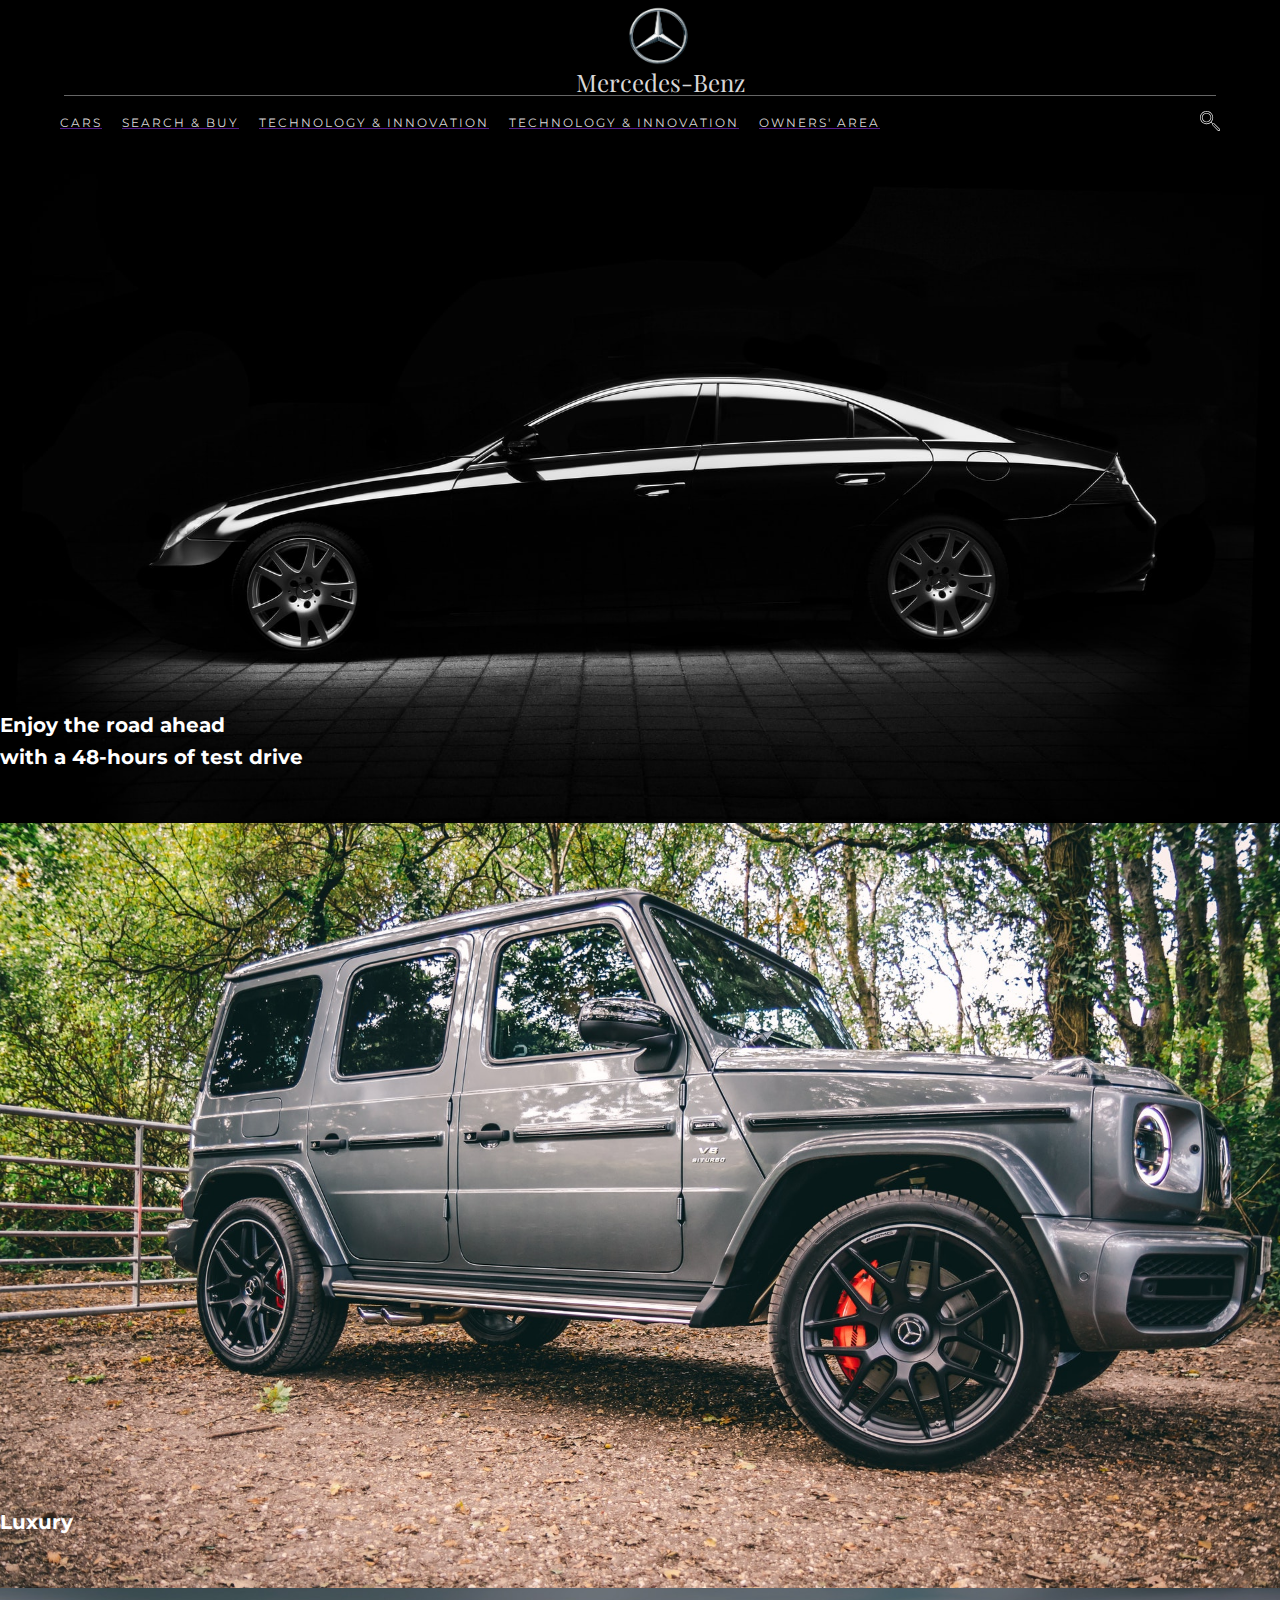
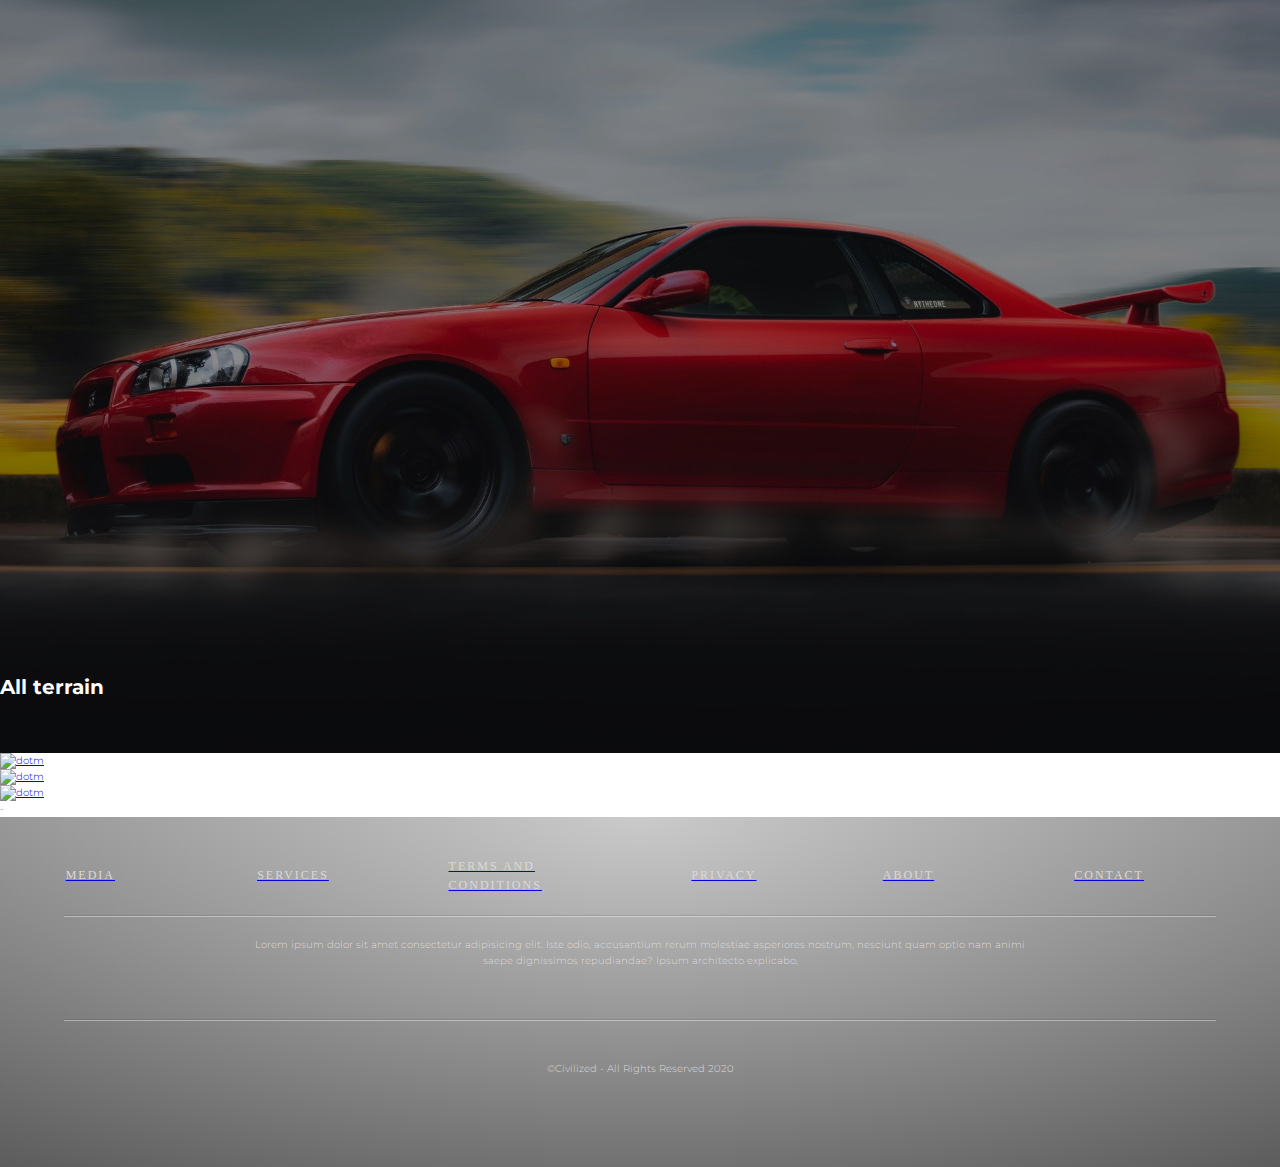
==== hero.html @ 0015c7ee "commit" ====
<!DOCTYPE html>
<html lang="en">
  <head>
    <!-- Required meta tags -->
    <meta charset="utf-8" />
    <meta
      name="viewport"
      content="width=device-width, initial-scale=1, shrink-to-fit=no"
    />
    <script src="/js/app.js" defer></script>

    <!-- Bootstrap CSS -->
    <link
      rel="stylesheet"
      href="https://stackpath.bootstrapcdn.com/bootstrap/4.5.0/css/bootstrap.min.css"
      integrity="sha384-9aIt2nRpC12Uk9gS9baDl411NQApFmC26EwAOH8WgZl5MYYxFfc+NcPb1dKGj7Sk"
      crossorigin="anonymous"
    />
    <link
      href="https://fonts.googleapis.com/css2?family=Montserrat:ital,wght@0,100;0,200;0,300;0,400;0,500;0,600;0,700;0,900;1,100;1,200;1,300;1,500;1,600;1,700&display=swap"
      rel="stylesheet"
    />
    <link rel="stylesheet" href="/css/hero.css" />
    <link rel="shortcut icon" type="image/png" href="css/img/logo/crop.png" />

    <title>Mercedes-Benz</title>
  </head>
  <body>
    <header id="myCarousel"
      class="carousel slide carousel-fade"
      data-ride="carousel"
    >

    <nav>
      <div class="logo-area">
        <!-- <img
          src="/css/img/logo/mercedes-benz-png-transparent-images-171924-404698.png"
          alt="mercedes-benz logo"
          class="logo"
        /> -->
        <img
        src="/css/img/logo/logox.png"
        alt="mercedes-benz logo"
        class="logo"
      />
        <h6>Mercedes-Benz</h6>
      </div>
      <hr />
      <div class="logo-sub">
        <ul class="nav-links">
          <a href=""><li>Cars</li></a>
          <a href=""><li>Search & Buy</li></a>
          <a href=""><li>Technology & Innovation</li></a>
          <a href=""><li>Technology & Innovation</li></a>
          <a href=""><li>Owners' Area</li></a>
        </ul>
        <div class="nav-icons">
          <svg class="icon-box-x">
            <use xlink:href="/css/img/sprite.svg#icon-magnifying-glass"></use>
          </svg>
          <!-- <svg class="icon-box-x">
            <use xlink:href="/css/img/sprite.svg#icon-user"></use>
          </svg>
          <svg class="icon-box-x">
            <use xlink:href="/css/img/sprite.svg#icon-envelope"></use>
          </svg>

          <svg class="icon-box-x">
            <use xlink:href="/css/img/sprite.svg#icon-cart1"></use>
          </svg> -->
        </div>
      </div>
    </nav>

      <!-- <a href="/#.html#zz"><button class="banner-btn">EXPLORE</button></a> -->
      <ol class="carousel-indicators">
        <li data-target="#myCarousel" data-slide-to="0" class="active"></li>
        <li data-target="#myCarousel" data-slide-to="1"></li>
        <li data-target="#myCarousel" data-slide-to="2"></li>
      </ol>
      <div class="carousel-inner">
        <div
          class="carousel-item active"
          data-interval="2000"
          style="background-image: url('/css/img/bg1.jpg');"
        >
          <div class="container">
            <h1>
              Enjoy the road ahead <br />
              with a 48-hours of test drive
            </h1>
            <p></p>
           
          </div>
        </div>
        <div
          class="carousel-item"
          data-interval="1000"
          style="background-image: url('/css/img/3.jpg');"
        >
          <div class="container">
            <h1>Luxury</h1>
            <!-- <a href="#" class="btn btn-lg btn-primary">Book Now</a> -->
          </div>
        </div>
        <div
          class="carousel-item"
          data-interval="500"
          style="background-image: url('/css/img/1.jpg');"
        >
          <div class="container">
            <h1>All terrain</h1>
            <p></p>
            <!-- <a href="#" class="btn btn-lg btn-primary">Book Now</a> -->
          </div>
        </div>
      </div>
      <!-- <a href="#myCarousel"
        class="carousel-control-prev"
        role="button"
        data-slide="prev"
      >
        <span class="sr-only">Previous</span>
        <span class="carousel-control-prev-icon" arial-hidden="true"></span>
      </a>
      <a
        href="#myCarousel"
        class="carousel-control-next"
        role="button"
        data-slide="next"
      >
        <span class="sr-only">Previous</span>
        <span class="carousel-control-next-icon" arial-hidden="true"></span>
      </a> -->
    </header>
    <div class="image-container">
      <a class="dotm" href="#">
        <img
          src="http://s14.directupload.net/images/111129/44ga9qid.png"
          alt="dotm"
          title="dotm"
          class="dotm-overlay"
        />
      </a>
    </div>
    <div class="image-container">
      <a class="dotm" href="#">
        <img
          src="http://s14.directupload.net/images/111129/44ga9qid.png"
          alt="dotm"
          title="dotm"
          class="dotm-overlay"
        />
      </a>
    </div>
    <div class="image-container">
      <a class="dotm" href="#">
        <img
          src="http://s14.directupload.net/images/111129/44ga9qid.png"
          alt="dotm"
          title="dotm"
          class="dotm-overlay"
        />
      </a>
    </div>
    -

    <footer>
      <ul class="nav-footer">
        <a href="#"><li>media</li></a>
        <a href="#"><li>services</li></a>
        <a href="#"><li>Terms and Conditions</li></a>
        <a href="footer-logo">
          <img src="/img/logo/logo-small-3.png" alt="" />
        </a>
        <a href="#"><li>privacy</li></a>
        <a href="#"><li>about</li></a>
        <a href="#"><li>Contact</li></a>
      </ul>
      <hr />
      <ul class="nav-footer-1">
        <p>
          Lorem ipsum dolor sit amet consectetur adipisicing elit. Iste odio,
          accusantium rerum molestiae asperiores nostrum, nesciunt quam optio
          nam animi saepe dignissimos repudiandae? Ipsum architecto explicabo,
        </p>
        <hr />
        <p id="copy">©Civilized - All Rights Reserved 2020</p>
      </ul>
    </footer>

    <!-- Optional JavaScript -->
    <!-- jQuery first, then Popper.js, then Bootstrap JS -->
    <script
      src="https://code.jquery.com/jquery-3.5.1.slim.min.js"
      integrity="sha384-DfXdz2htPH0lsSSs5nCTpuj/zy4C+OGpamoFVy38MVBnE+IbbVYUew+OrCXaRkfj"
      crossorigin="anonymous"
    ></script>
    <script
      src="https://cdn.jsdelivr.net/npm/popper.js@1.16.0/dist/umd/popper.min.js"
      integrity="sha384-Q6E9RHvbIyZFJoft+2mJbHaEWldlvI9IOYy5n3zV9zzTtmI3UksdQRVvoxMfooAo"
      crossorigin="anonymous"
    ></script>
    <script
      src="https://stackpath.bootstrapcdn.com/bootstrap/4.5.0/js/bootstrap.min.js"
      integrity="sha384-OgVRvuATP1z7JjHLkuOU7Xw704+h835Lr+6QL9UvYjZE3Ipu6Tp75j7Bh/kR0JKI"
      crossorigin="anonymous"
    ></script>
  </body>
</html>
---- css/hero.css ----
@import url("https://use.typekit.net/aaa4ajt.css");
@import url("/css/style.css");
:root {
  --section-rotate: 9vw;
}

::-moz-selection {
  background-color: #55c57a;
  color: #fff;
}

::selection {
  background-color: #55c57a;
  color: #fff;
}

*,
*::before,
*::after {
  margin: 0;
  padding: 0;
  -webkit-box-sizing: inherit;
  box-sizing: inherit;
}

html {
  font-size: 62.5%;
  -webkit-box-sizing: border-box;
  box-sizing: border-box;
}

body {
  background-color: #fff;
  line-height: 1.6;
  font-weight: 300;
  font-family: "Montserrat", sans-serif;
  color: #777;
  margin: 0 auto;
}

/******************************* Carousel-item  *********************************/
header {
  position: relative;
}

.carousel-indicators li {
  width: 60px;
  background-color: #57cdf5;
}

.carousel-item {
  height: 85vh;
  width: 100vw;
  background-color: black;
  color: #fff;
  position: relative;
  background-position: center;
  background-size: cover;
}

.container {
  position: absolute;
  bottom: 0;
  left: 0;
  right: 0;
  padding-bottom: 5rem;
  cursor: pointer;
}

.overlay-image {
  position: absolute;
  bottom: 0;
  left: 0;
  right: 0;
  top: 0;
  opacity: 0.5;
  background-position: center;
  background-size: cover;
}

.dotm {
  display: block;
  background: url(https://media.giphy.com/media/5l3lJzA8zVMqc/giphy.gif) no-repeat;
  /* change with the image URL */
  background-size: cover;
}

.dotm-overlay {
  background: url(http://s14.directupload.net/images/111129/44ga9qid.png);
  width: 100%;
  height: 70vh;
  /*height of the image*/
}

/*----------------------------------------*/
/*REUSABLE COMPONENTS*/
/*----------------------------------------*/
.row {
  max-width: 144rem;
  margin: 0 auto;
}

section {
  padding: 80px 0px;
}

.box {
  padding: 1%;
}

/*----------------------------------------*/
/*---------PARAGRAPHS------------------------*/
/*----------------------------------------*/
.ma-bt-md {
  margin-bottom: 3rem;
}

.ma-bt-lg {
  margin-bottom: 3.5rem;
}

.right {
  text-align: right;
}

.line {
  margin: 6rem 0;
  width: 100%;
  height: 1px;
  background-color: #e0e0e0;
}

/****************************************************************/
/**************************   Headings **************************/
/****************************************************************/
.heading-secondary {
  font-size: 2.25rem;
  font-family: "monument extended";
  text-transform: uppercase;
  font-weight: 500;
  color: #fff;
  letter-spacing: 0.1rem;
  line-height: 1.6;
  display: inline-block;
  margin-bottom: 1.5rem;
}

.heading-primary,
.heading-tertiary {
  color: #fff;
  text-transform: uppercase;
  font-weight: 300;
  letter-spacing: 2px;
  margin-bottom: 2rem;
}

.heading-primary span,
.heading-tertiary span {
  padding: 1rem 1.5rem;
  line-height: 1;
}

#color {
  color: #000;
}

.heading-primary {
  font-size: 3rem;
  font-family: "monument extended";
  text-align: center;
  margin: 0 auto;
}

#text-align {
  text-align: start;
}

.heading-tertiary {
  font-size: 1.75rem;
  text-align: center;
  font-family: "monument extended";
}

.btn,
.btn:link,
.btn:visited {
  font-size: 1.6rem;
  padding: 1.4rem 3rem;
  border-radius: 10rem;
  text-transform: uppercase;
  display: inline-block;
  text-decoration: none;
  position: relative;
  -webkit-transition: all 0.4s;
  transition: all 0.4s;
  font-weight: 600;
  letter-spacing: 2px;
  -webkit-backface-visibility: hidden;
  backface-visibility: hidden;
  /*Add later when we use this for the button in form*/
  border: none;
  cursor: pointer;
}

.btn:hover {
  -webkit-transform: translateY(-3px);
  transform: translateY(-3px);
  -webkit-box-shadow: 0 1rem 2rem rgba(0, 0, 0, 0.15);
  box-shadow: 0 1rem 2rem rgba(0, 0, 0, 0.15);
}

.btn:active {
  -webkit-transform: translateY(-1px);
  transform: translateY(-1px);
  -webkit-box-shadow: 0 0.5rem 1rem rgba(0, 0, 0, 0.15);
  box-shadow: 0 0.5rem 1rem rgba(0, 0, 0, 0.15);
}

.btn--white {
  background-color: #fff;
  color: #777;
}

.btn--white::after {
  background-color: #fff;
}

.btn--green {
  background-color: #ffffff;
  color: black;
}

.btn--orange {
  background-color: #fbbf0a;
  color: #fff;
}

.btn--green::after {
  background-color: #ffffff;
}

.btn--small {
  padding: 1.25rem 3rem !important;
  font-size: 1.4rem !important;
}

.btn-small,
.btn-small:link,
.btn-small:visited {
  background-color: #fefefe;
  color: #fff;
  font-size: 1.4rem;
  padding: 1.25rem 3rem;
  border-radius: 10rem;
  text-transform: uppercase;
  position: relative;
  -webkit-transition: all 0.2s;
  transition: all 0.2s;
  cursor: pointer;
  text-decoration: none;
  font-weight: 400;
  border: none;
}

.btn-small:hover {
  background-color: #000;
}

.btn-text:link,
.btn-text:visited {
  color: #000;
  display: inline-block;
  text-decoration: none;
  border-bottom: 1px solid #000;
  padding: 3px;
  -webkit-transition: all 0.2s;
  transition: all 0.2s;
}

#btn-color1 {
  background-color: #fbbf0a;
}

.btn-text:hover {
  background-color: #000;
  color: #fff;
  -webkit-box-shadow: 0 1rem 2rem rgba(0, 0, 0, 0.15);
  box-shadow: 0 1rem 2rem rgba(0, 0, 0, 0.15);
  -webkit-transform: translateY(-2px);
  transform: translateY(-2px);
}

.btn-text:active {
  -webkit-transform: translateY(0);
  transform: translateY(0);
  -webkit-box-shadow: 0 0.5rem 1rem rgba(0, 0, 0, 0.15);
  box-shadow: 0 0.5rem 1rem rgba(0, 0, 0, 0.15);
}

.btn-text:focus {
  outline: none;
  outline: 3px solid #000;
  outline-offset: 3px;
}

/*--------------best css effect backgrou-att-fixed----------------------*/
/*----------------LINKS-------------------*/
/****************************************************************/
/**************************  header **************************/
/******************************** FOOTER ********************************/
footer {
  background: -webkit-gradient(linear, left top, left bottom, from(rgba(255, 255, 255, 0.15)), to(rgba(0, 0, 0, 0.15))), radial-gradient(at top center, rgba(255, 255, 255, 0.4) 0%, rgba(0, 0, 0, 0.4) 120%) #989898;
  background: linear-gradient(to bottom, rgba(255, 255, 255, 0.15) 0%, rgba(0, 0, 0, 0.15) 100%), radial-gradient(at top center, rgba(255, 255, 255, 0.4) 0%, rgba(0, 0, 0, 0.4) 120%) #989898;
  background-position: center;
  background-repeat: no-repeat;
  background-size: cover;
  width: 100vw;
  padding: 2rem;
  display: -webkit-box;
  display: -ms-flexbox;
  display: flex;
  -webkit-box-orient: vertical;
  -webkit-box-direction: normal;
      -ms-flex-direction: column;
          flex-direction: column;
}

.nav-footer {
  -webkit-box-flex: 1;
      -ms-flex: 1;
          flex: 1;
  width: 100%;
  padding: 2rem;
  display: -webkit-box;
  display: -ms-flexbox;
  display: flex;
  -webkit-box-orient: horizontal;
  -webkit-box-direction: normal;
      -ms-flex-direction: row;
          flex-direction: row;
  -ms-flex-pack: distribute;
      justify-content: space-around;
  -webkit-box-align: center;
      -ms-flex-align: center;
          align-items: center;
}

.nav-footer-1 {
  -webkit-box-flex: 1;
      -ms-flex: 1;
          flex: 1;
  width: 100%;
  padding: 2rem;
  display: -webkit-box;
  display: -ms-flexbox;
  display: flex;
  -webkit-box-orient: vertical;
  -webkit-box-direction: normal;
      -ms-flex-direction: column;
          flex-direction: column;
  -webkit-box-pack: center;
      -ms-flex-pack: center;
          justify-content: center;
  -webkit-box-align: center;
      -ms-flex-align: center;
          align-items: center;
}

.nav-footer-1 p {
  width: 65%;
  text-align: center;
  font-weight: 300;
  color: #ddd9d9;
  margin-bottom: 5rem;
}

.nav-footer li {
  font-family: "monument extended";
  color: #ddd9d9;
  font-size: 1.2rem;
  font-weight: 100;
  letter-spacing: 2px;
  text-transform: uppercase;
  width: 12rem;
}

#copy {
  margin-top: 4rem;
}
/*# sourceMappingURL=hero.css.map */
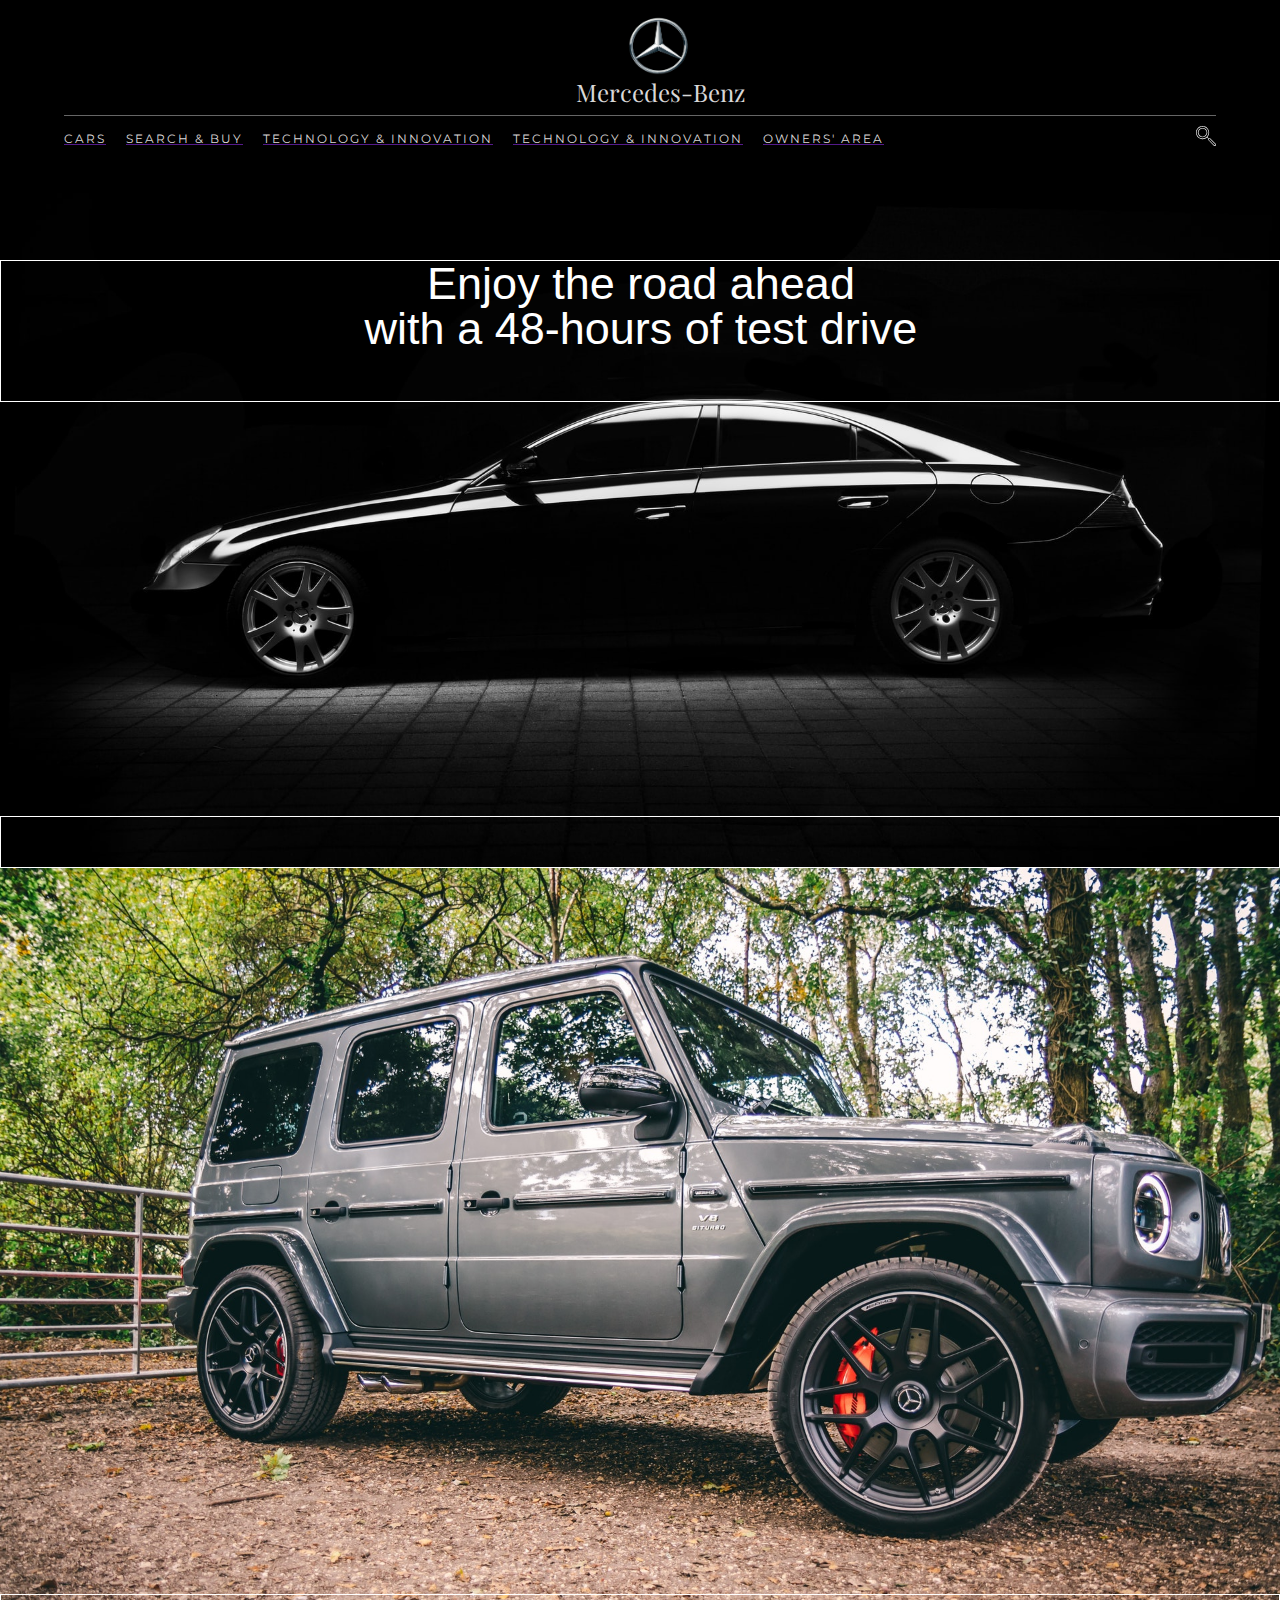
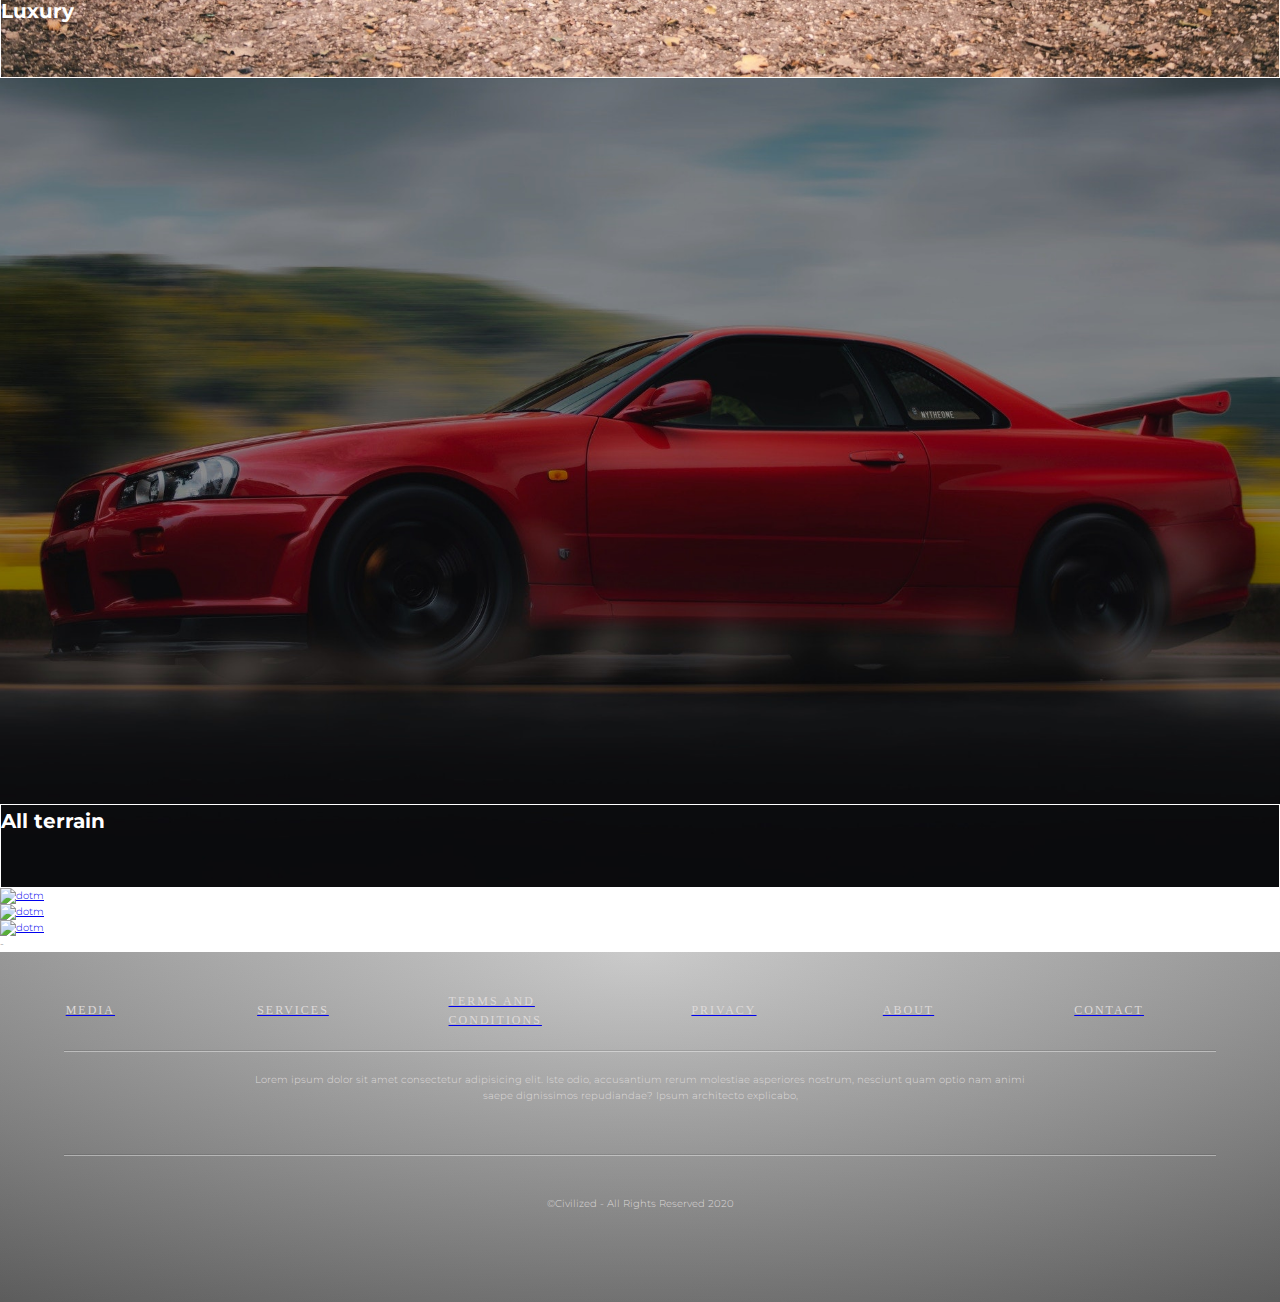
==== commit cdea05db: "commit" ====
--- a/hero.html
+++ b/hero.html
@@ -20,6 +20,7 @@
       href="https://fonts.googleapis.com/css2?family=Montserrat:ital,wght@0,100;0,200;0,300;0,400;0,500;0,600;0,700;0,900;1,100;1,200;1,300;1,500;1,600;1,700&display=swap"
       rel="stylesheet"
     />
+    <link rel="stylesheet" href="https://use.typekit.net/dno4axc.css">
     <link rel="stylesheet" href="/css/hero.css" />
     <link rel="shortcut icon" type="image/png" href="css/img/logo/crop.png" />
 
@@ -84,13 +85,14 @@
           data-interval="2000"
           style="background-image: url('/css/img/bg1.jpg');"
         >
-          <div class="container">
+          <div class="container-title-sub">
             <h1>
               Enjoy the road ahead <br />
               with a 48-hours of test drive
             </h1>
             <p></p>
-           
+          </div>
+          <div class="container">
           </div>
         </div>
         <div
--- a/css/hero.css
+++ b/css/hero.css
@@ -1,5 +1,6 @@
 @import url("https://use.typekit.net/aaa4ajt.css");
 @import url("/css/style.css");
+@import url("https://use.typekit.net/dno4axc.css");
 :root {
   --section-rotate: 9vw;
 }
@@ -45,11 +46,10 @@
 
 .carousel-indicators li {
   width: 60px;
-  background-color: #57cdf5;
 }
 
 .carousel-item {
-  height: 85vh;
+  height: 90vh;
   width: 100vw;
   background-color: black;
   color: #fff;
@@ -65,6 +65,44 @@
   right: 0;
   padding-bottom: 5rem;
   cursor: pointer;
+  border: 1px solid #fff;
+}
+
+.container-title-sub {
+  position: absolute;
+  top: 25%;
+  left: 0;
+  right: 0;
+  padding-bottom: 5rem;
+  cursor: pointer;
+  border: 1px solid #fff;
+}
+
+.container-title-sub h1 {
+  position: relative;
+  display: -webkit-box;
+  display: -ms-flexbox;
+  display: flex;
+  -webkit-box-pack: center;
+      -ms-flex-pack: center;
+          justify-content: center;
+  -webkit-box-align: center;
+      -ms-flex-align: center;
+          align-items: center;
+  -webkit-box-orient: vertical;
+  -webkit-box-direction: normal;
+      -ms-flex-direction: column;
+          flex-direction: column;
+  width: 100vw;
+  text-align: center;
+  font-family: corporate-s-std-urw, sans-serif;
+  font-weight: 400;
+  font-style: normal;
+  font-size: 4.5rem;
+  color: #fff;
+  line-height: 1;
+  letter-spacing: 0px;
+  text-transform: initial;
 }
 
 .overlay-image {
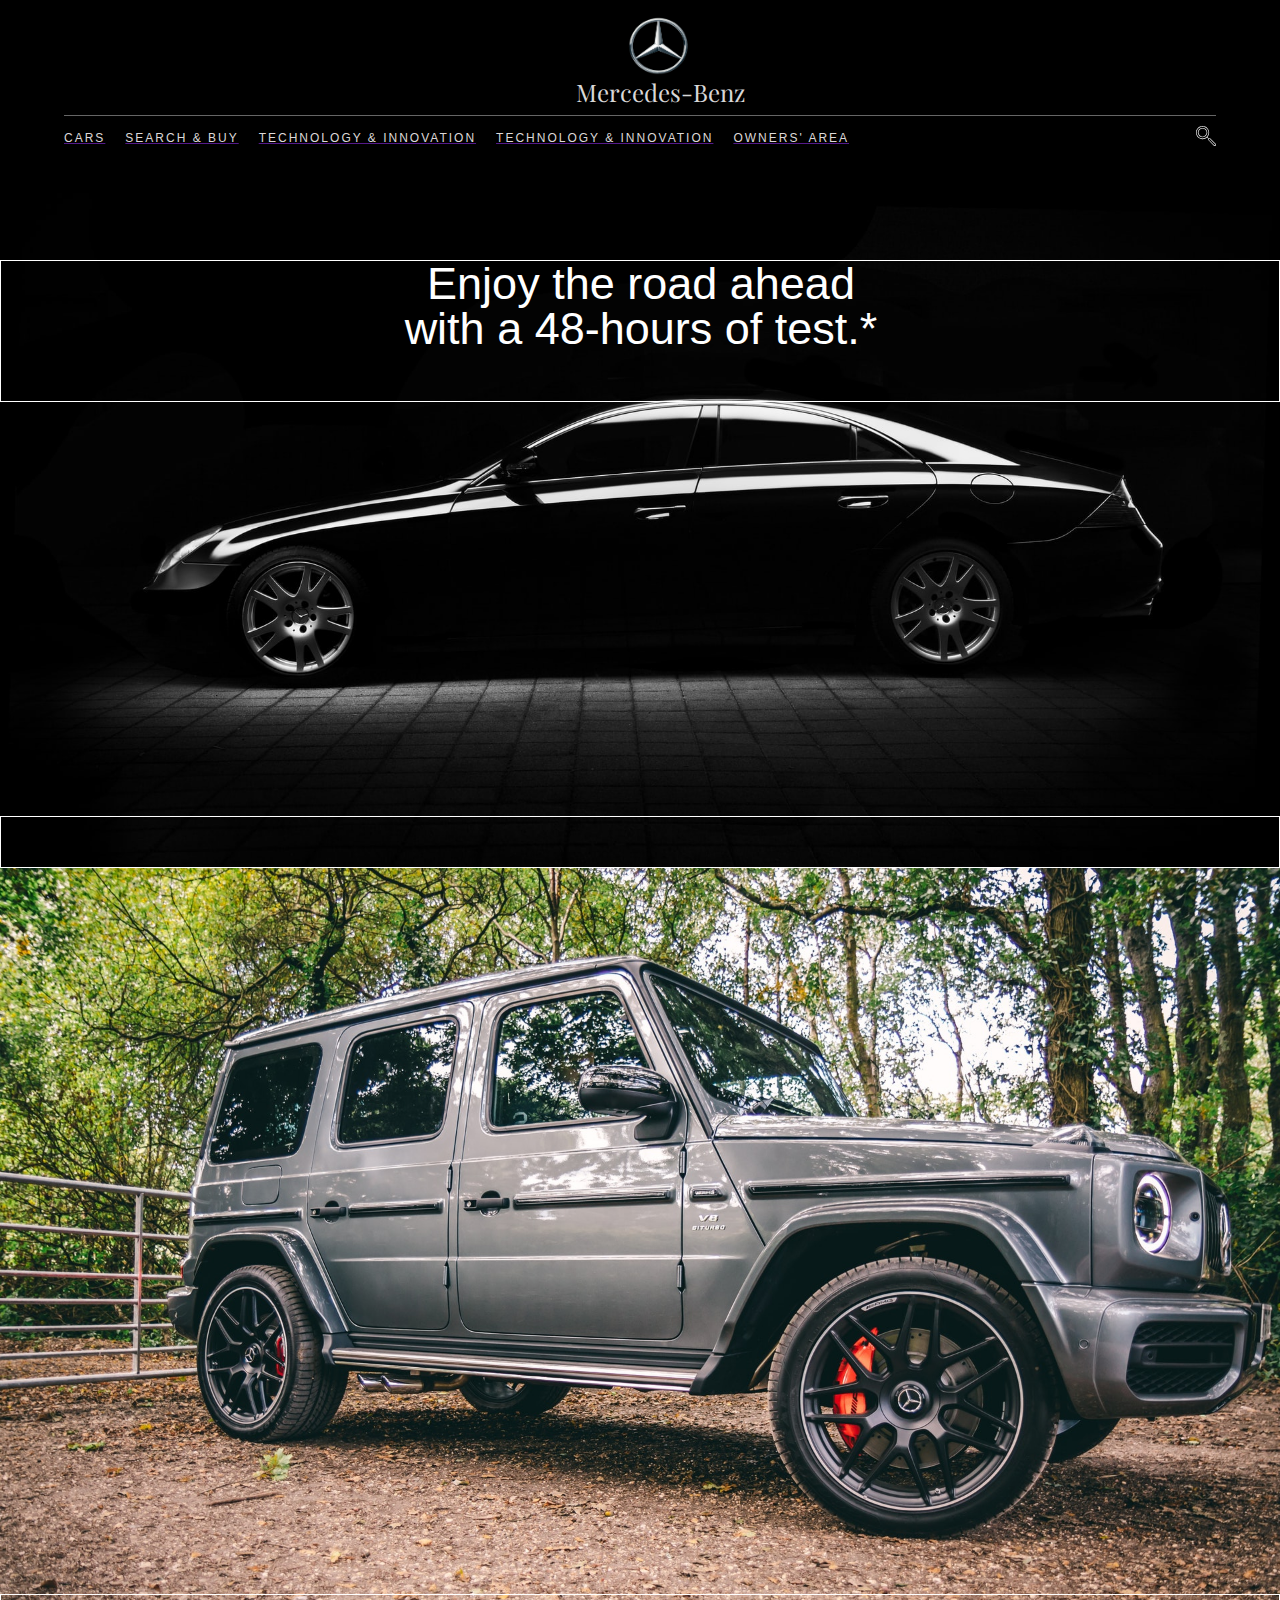
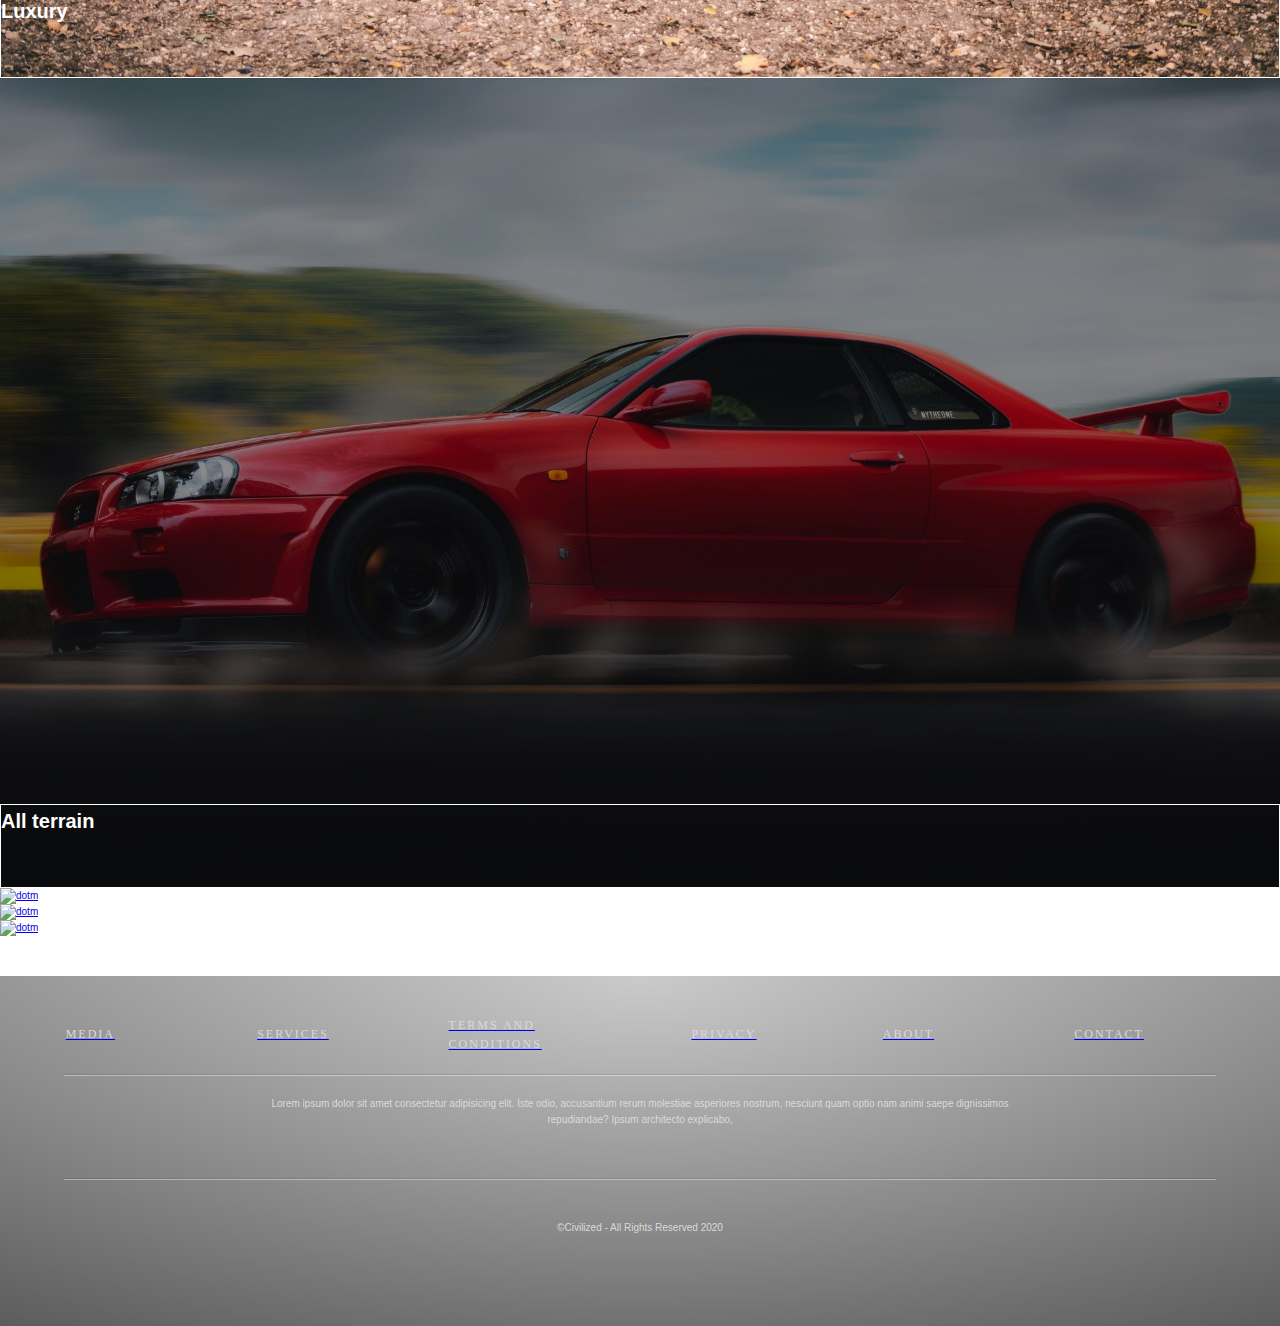
==== commit c08e4fd0: "commit" ====
--- a/hero.html
+++ b/hero.html
@@ -20,46 +20,46 @@
       href="https://fonts.googleapis.com/css2?family=Montserrat:ital,wght@0,100;0,200;0,300;0,400;0,500;0,600;0,700;0,900;1,100;1,200;1,300;1,500;1,600;1,700&display=swap"
       rel="stylesheet"
     />
-    <link rel="stylesheet" href="https://use.typekit.net/dno4axc.css">
+    <link rel="stylesheet" href="https://use.typekit.net/dno4axc.css" />
     <link rel="stylesheet" href="/css/hero.css" />
     <link rel="shortcut icon" type="image/png" href="css/img/logo/crop.png" />
 
     <title>Mercedes-Benz</title>
   </head>
   <body>
-    <header id="myCarousel"
+    <header
+      id="myCarousel"
       class="carousel slide carousel-fade"
       data-ride="carousel"
     >
-
-    <nav>
-      <div class="logo-area">
-        <!-- <img
+      <nav>
+        <div class="logo-area">
+          <!-- <img
           src="/css/img/logo/mercedes-benz-png-transparent-images-171924-404698.png"
           alt="mercedes-benz logo"
           class="logo"
         /> -->
-        <img
-        src="/css/img/logo/logox.png"
-        alt="mercedes-benz logo"
-        class="logo"
-      />
-        <h6>Mercedes-Benz</h6>
-      </div>
-      <hr />
-      <div class="logo-sub">
-        <ul class="nav-links">
-          <a href=""><li>Cars</li></a>
-          <a href=""><li>Search & Buy</li></a>
-          <a href=""><li>Technology & Innovation</li></a>
-          <a href=""><li>Technology & Innovation</li></a>
-          <a href=""><li>Owners' Area</li></a>
-        </ul>
-        <div class="nav-icons">
-          <svg class="icon-box-x">
-            <use xlink:href="/css/img/sprite.svg#icon-magnifying-glass"></use>
-          </svg>
-          <!-- <svg class="icon-box-x">
+          <img
+            src="/css/img/logo/logox.png"
+            alt="mercedes-benz logo"
+            class="logo"
+          />
+          <h6>Mercedes-Benz</h6>
+        </div>
+        <hr />
+        <div class="logo-sub">
+          <ul class="nav-links">
+            <a href=""><li>Cars</li></a>
+            <a href=""><li>Search & Buy</li></a>
+            <a href=""><li>Technology & Innovation</li></a>
+            <a href=""><li>Technology & Innovation</li></a>
+            <a href=""><li>Owners' Area</li></a>
+          </ul>
+          <div class="nav-icons">
+            <svg class="icon-box-x">
+              <use xlink:href="/css/img/sprite.svg#icon-magnifying-glass"></use>
+            </svg>
+            <!-- <svg class="icon-box-x">
             <use xlink:href="/css/img/sprite.svg#icon-user"></use>
           </svg>
           <svg class="icon-box-x">
@@ -69,9 +69,9 @@
           <svg class="icon-box-x">
             <use xlink:href="/css/img/sprite.svg#icon-cart1"></use>
           </svg> -->
-        </div>
-      </div>
-    </nav>
+          </div>
+        </div>
+      </nav>
 
       <!-- <a href="/#.html#zz"><button class="banner-btn">EXPLORE</button></a> -->
       <ol class="carousel-indicators">
@@ -88,12 +88,11 @@
           <div class="container-title-sub">
             <h1>
               Enjoy the road ahead <br />
-              with a 48-hours of test drive
+              with a 48-hours of test.*
             </h1>
             <p></p>
           </div>
-          <div class="container">
-          </div>
+          <div class="container"></div>
         </div>
         <div
           class="carousel-item"
@@ -165,7 +164,13 @@
         />
       </a>
     </div>
-    -
+    <section class="models">
+      <div class="models-content">
+        
+      </div>
+
+    </section>
+    
 
     <footer>
       <ul class="nav-footer">
--- a/css/hero.css
+++ b/css/hero.css
@@ -33,8 +33,9 @@
 body {
   background-color: #fff;
   line-height: 1.6;
-  font-weight: 300;
-  font-family: "Montserrat", sans-serif;
+  font-family: corporate-s-std-urw, sans-serif;
+  font-weight: 400;
+  font-style: normal;
   color: #777;
   margin: 0 auto;
 }
@@ -342,7 +343,12 @@
 }
 
 /*--------------best css effect backgrou-att-fixed----------------------*/
-/*----------------LINKS-------------------*/
+/*----------------SECTION MODELS-------------------*/
+.models {
+  padding: 2rem 4rem;
+  background-color: #fff;
+}
+
 /****************************************************************/
 /**************************  header **************************/
 /******************************** FOOTER ********************************/
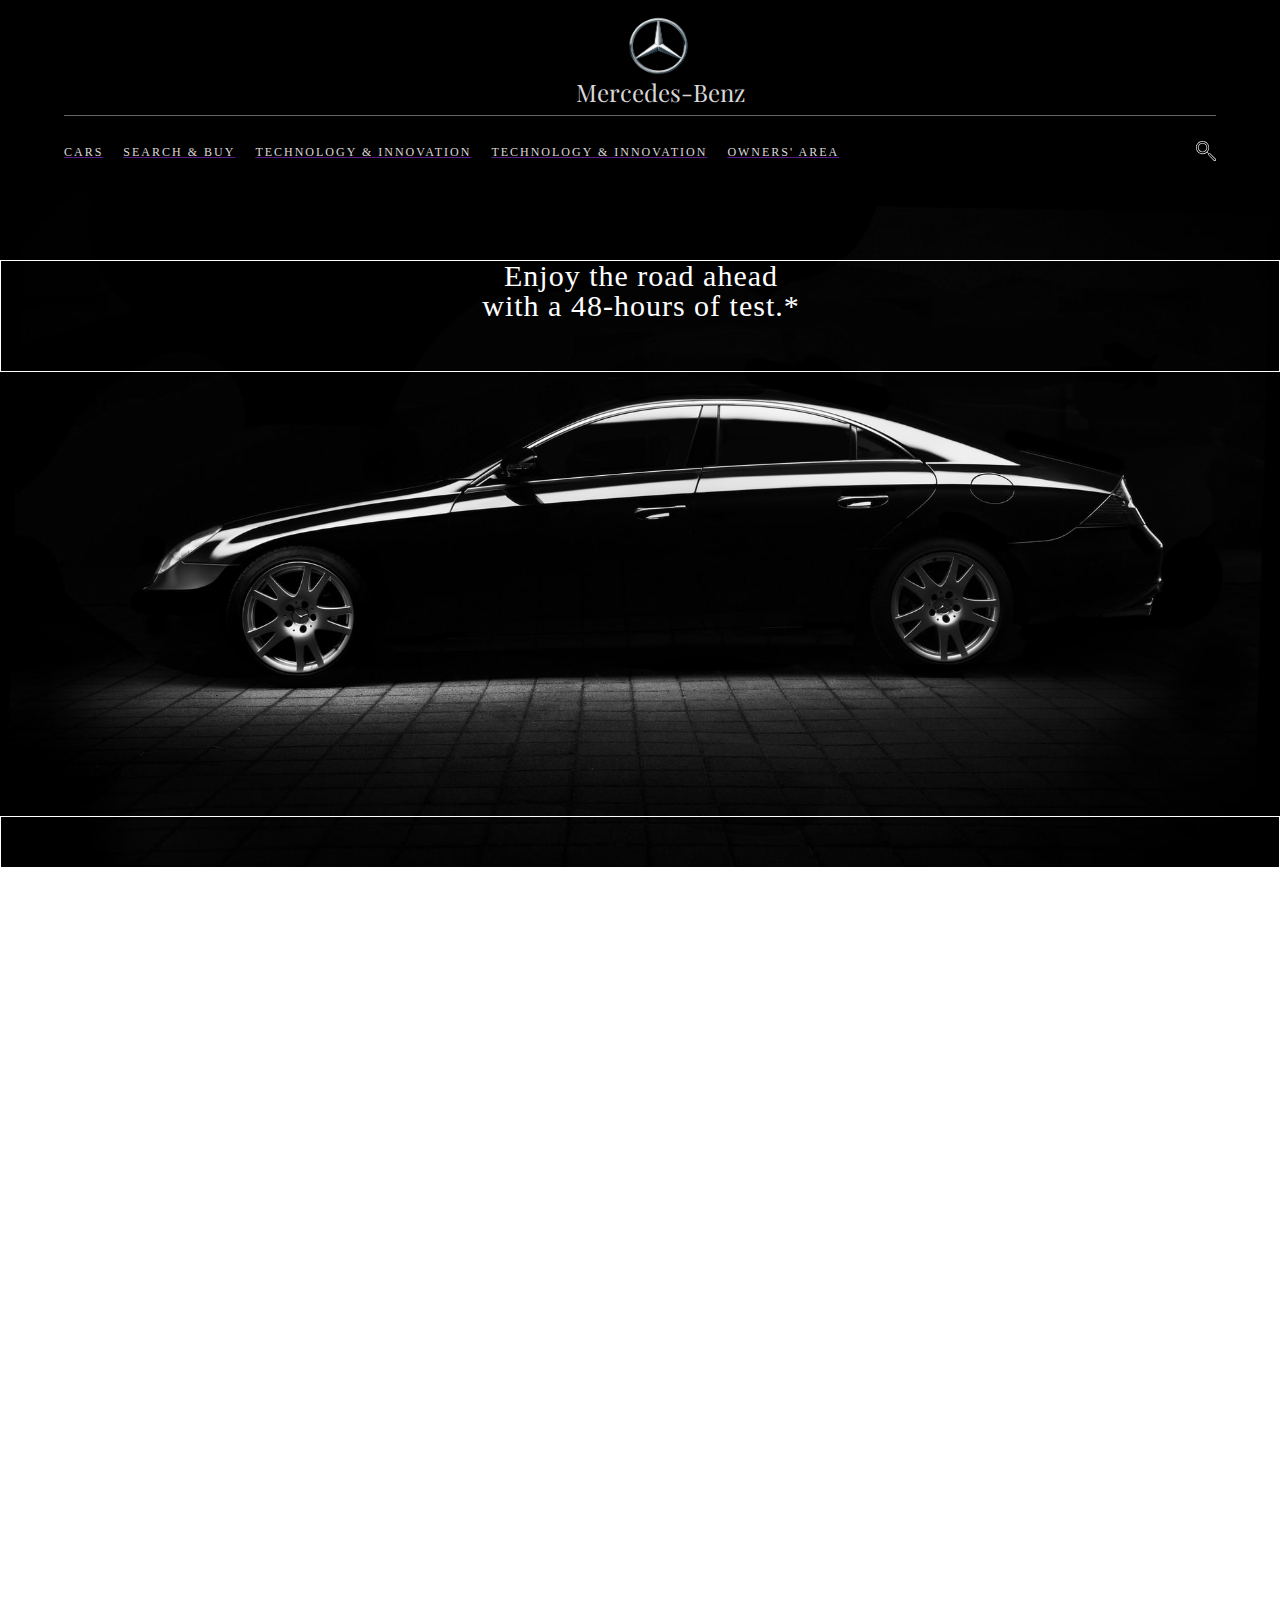
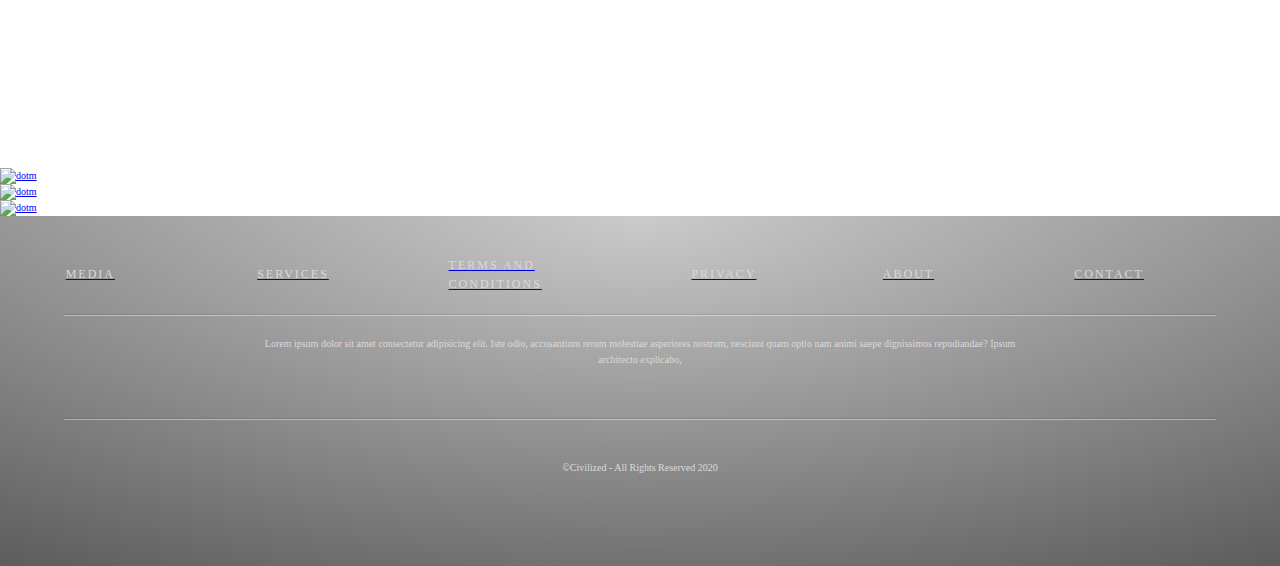
==== commit c267dda8: "commit" ====
--- a/hero.html
+++ b/hero.html
@@ -16,11 +16,6 @@
       integrity="sha384-9aIt2nRpC12Uk9gS9baDl411NQApFmC26EwAOH8WgZl5MYYxFfc+NcPb1dKGj7Sk"
       crossorigin="anonymous"
     />
-    <link
-      href="https://fonts.googleapis.com/css2?family=Montserrat:ital,wght@0,100;0,200;0,300;0,400;0,500;0,600;0,700;0,900;1,100;1,200;1,300;1,500;1,600;1,700&display=swap"
-      rel="stylesheet"
-    />
-    <link rel="stylesheet" href="https://use.typekit.net/dno4axc.css" />
     <link rel="stylesheet" href="/css/hero.css" />
     <link rel="shortcut icon" type="image/png" href="css/img/logo/crop.png" />
 
@@ -94,14 +89,13 @@
           </div>
           <div class="container"></div>
         </div>
-        <div
+    <!--     <div
           class="carousel-item"
           data-interval="1000"
-          style="background-image: url('/css/img/3.jpg');"
+          style="background-image: url('/css/img/5.jpg');"
         >
           <div class="container">
             <h1>Luxury</h1>
-            <!-- <a href="#" class="btn btn-lg btn-primary">Book Now</a> -->
           </div>
         </div>
         <div
@@ -112,9 +106,8 @@
           <div class="container">
             <h1>All terrain</h1>
             <p></p>
-            <!-- <a href="#" class="btn btn-lg btn-primary">Book Now</a> -->
-          </div>
-        </div>
+          </div>
+        </div> -->
       </div>
       <!-- <a href="#myCarousel"
         class="carousel-control-prev"
@@ -134,6 +127,12 @@
         <span class="carousel-control-next-icon" arial-hidden="true"></span>
       </a> -->
     </header>
+    <section class="models">
+      <div class="models-content">
+
+      </div>
+
+    </section>
     <div class="image-container">
       <a class="dotm" href="#">
         <img
@@ -164,12 +163,7 @@
         />
       </a>
     </div>
-    <section class="models">
-      <div class="models-content">
-        
-      </div>
-
-    </section>
+  
     
 
     <footer>
--- a/css/hero.css
+++ b/css/hero.css
@@ -1,6 +1,5 @@
-@import url("https://use.typekit.net/aaa4ajt.css");
+@import url("https://use.typekit.net/dno4axc.css");
 @import url("/css/style.css");
-@import url("https://use.typekit.net/dno4axc.css");
 :root {
   --section-rotate: 9vw;
 }
@@ -33,8 +32,8 @@
 body {
   background-color: #fff;
   line-height: 1.6;
-  font-family: corporate-s-std-urw, sans-serif;
-  font-weight: 400;
+  font-family: Corporate A Pro Light, serif;
+  font-weight: 200;
   font-style: normal;
   color: #777;
   margin: 0 auto;
@@ -96,14 +95,20 @@
           flex-direction: column;
   width: 100vw;
   text-align: center;
-  font-family: corporate-s-std-urw, sans-serif;
-  font-weight: 400;
+  font-family: Corporate A Pro Light, serif;
+  font-weight: 200;
   font-style: normal;
   font-size: 4.5rem;
   color: #fff;
   line-height: 1;
-  letter-spacing: 0px;
+  letter-spacing: 1px;
   text-transform: initial;
+}
+
+@media (max-width: 1280px) {
+  .container-title-sub h1 {
+    font-size: 3rem;
+  }
 }
 
 .overlay-image {
@@ -347,6 +352,8 @@
 .models {
   padding: 2rem 4rem;
   background-color: #fff;
+  height: 100vh;
+  width: 100vw;
 }
 
 /****************************************************************/
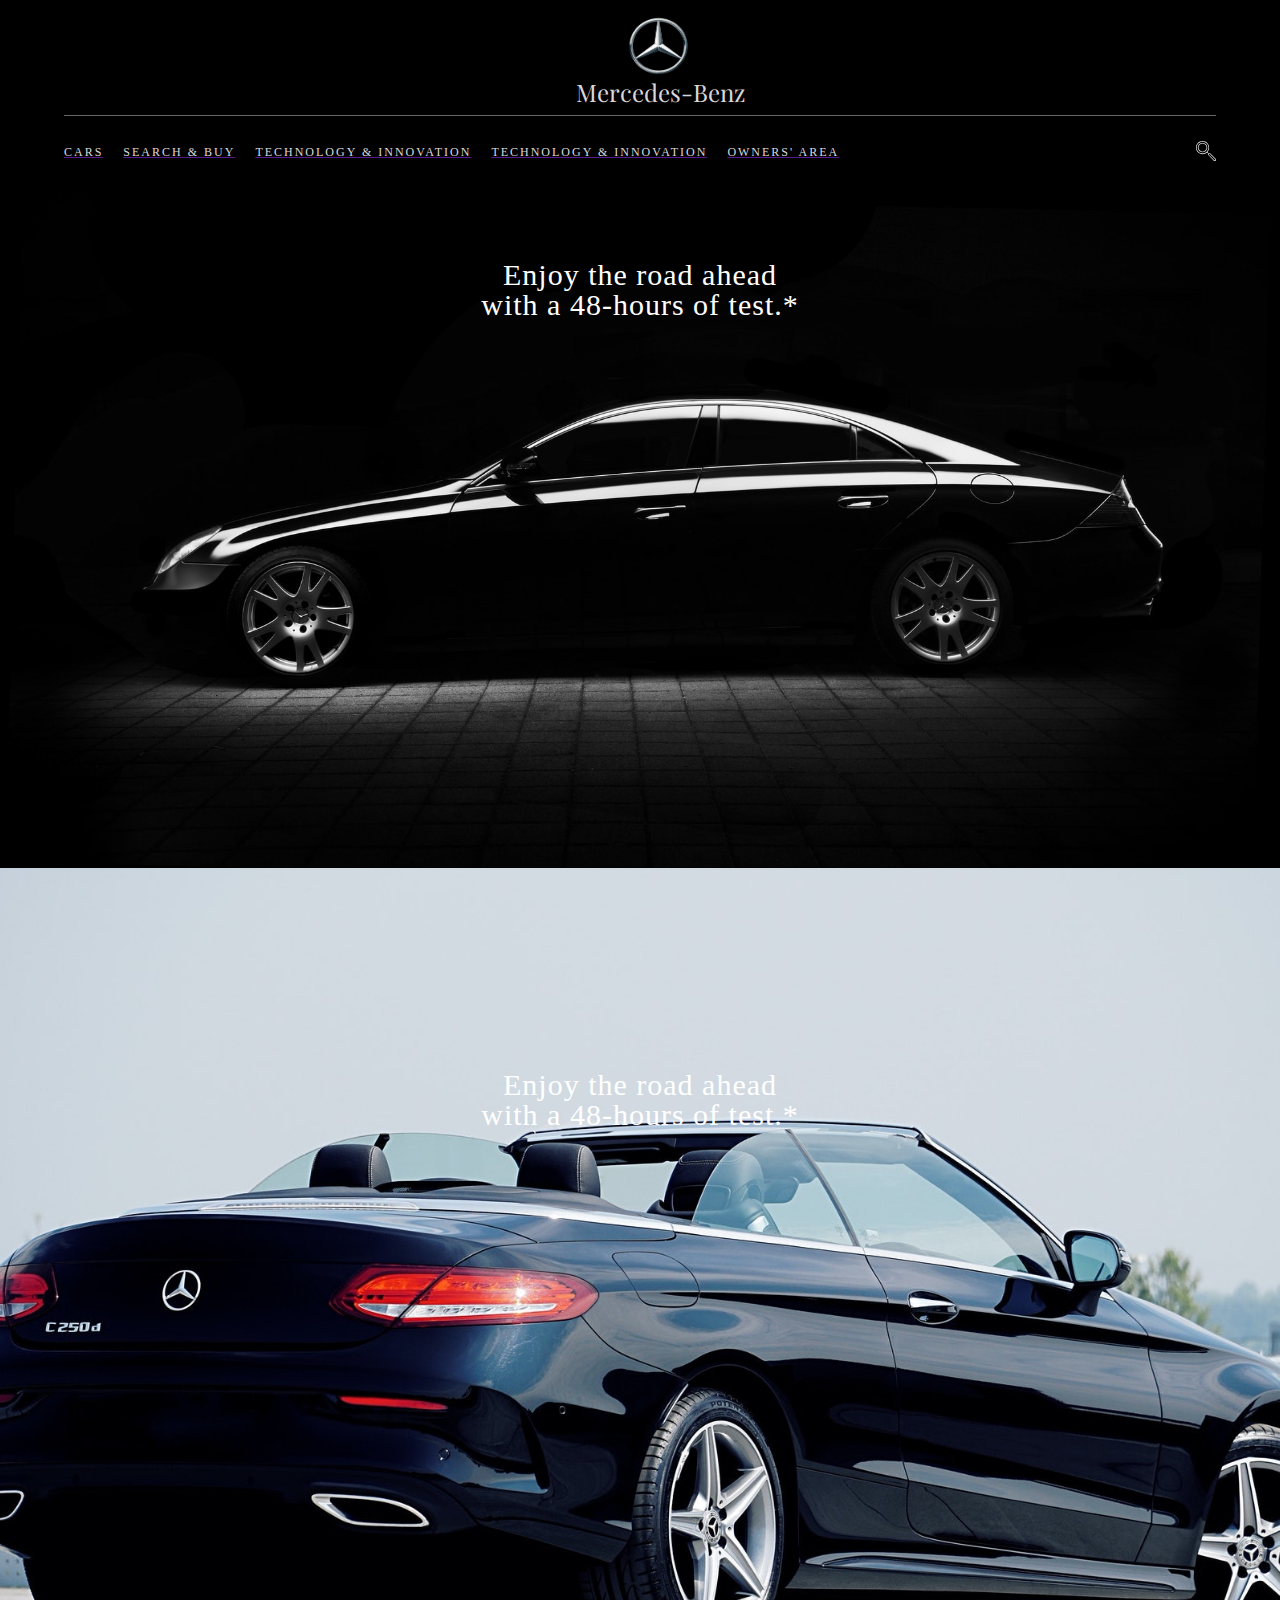
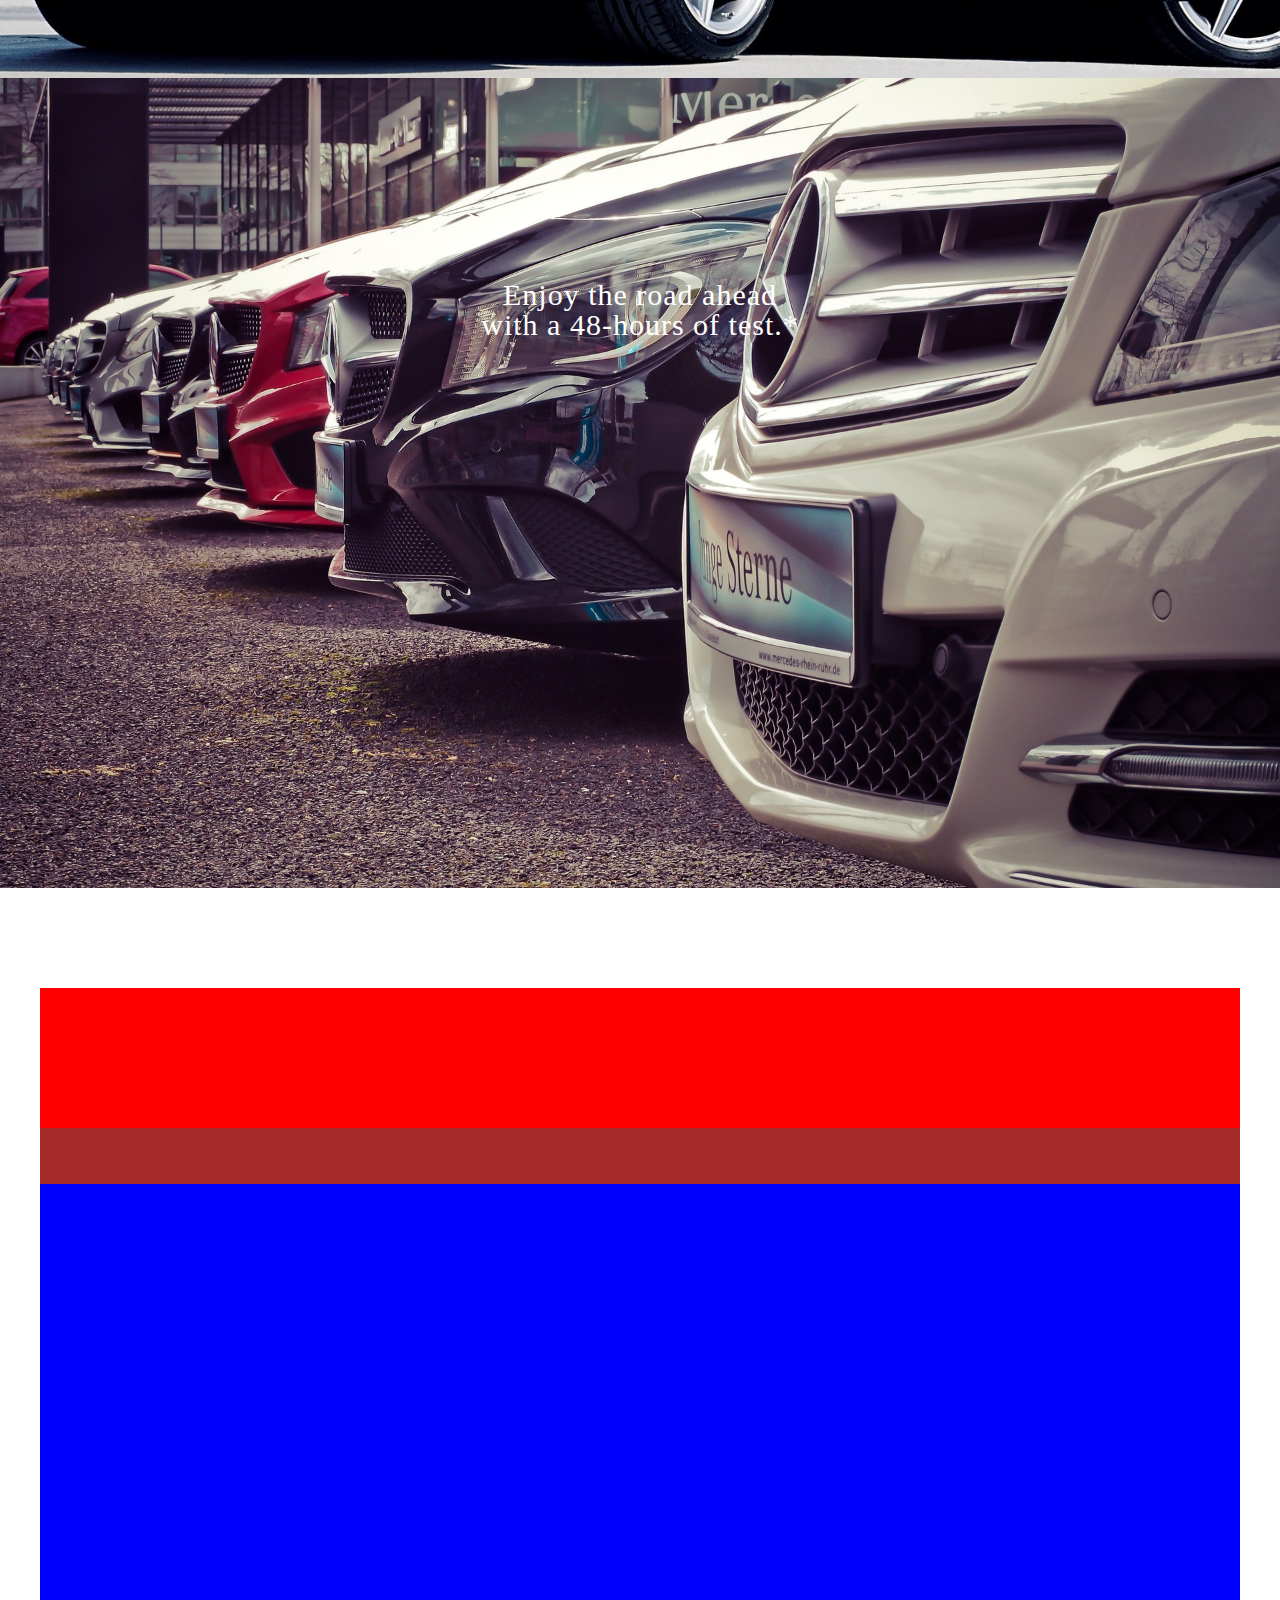
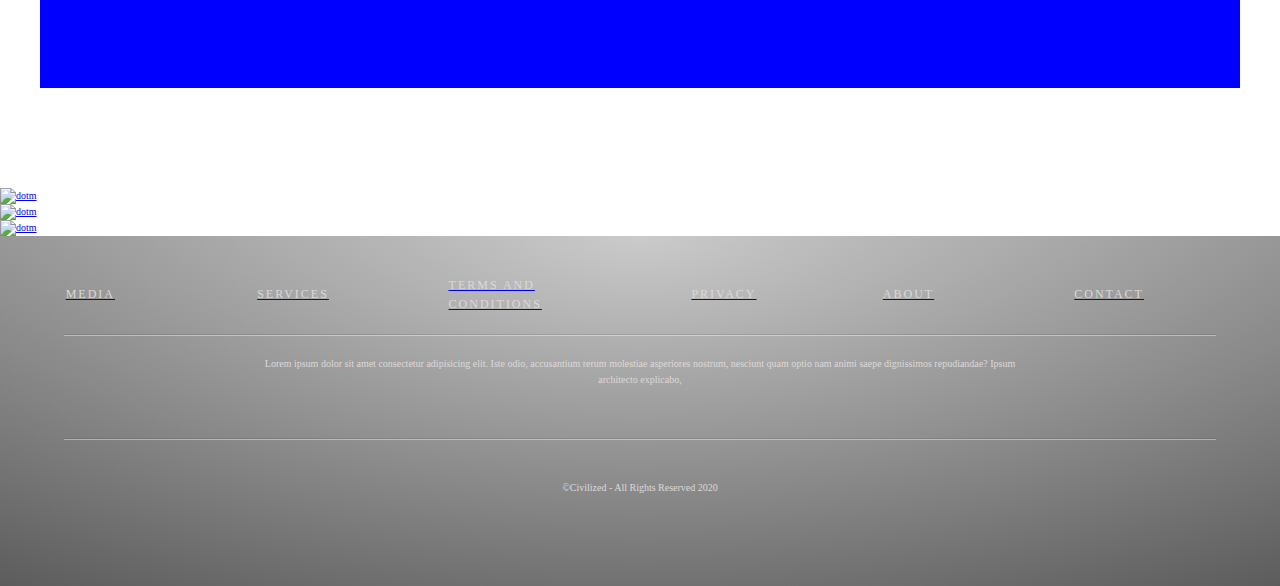
==== commit f3603ed3: "commit" ====
--- a/hero.html
+++ b/hero.html
@@ -89,25 +89,37 @@
           </div>
           <div class="container"></div>
         </div>
-    <!--     <div
+   <div
           class="carousel-item"
           data-interval="1000"
           style="background-image: url('/css/img/5.jpg');"
         >
+        <div class="container-title-sub">
+          <h1>
+            Enjoy the road ahead <br />
+            with a 48-hours of test.*
+          </h1>
+          <p></p>
+        </div>
           <div class="container">
-            <h1>Luxury</h1>
           </div>
         </div>
         <div
           class="carousel-item"
           data-interval="500"
-          style="background-image: url('/css/img/1.jpg');"
+          style="background-image: url('/css/img/6.jpg');"
         >
+        <div class="container-title-sub">
+          <h1>
+            Enjoy the road ahead <br />
+            with a 48-hours of test.*
+          </h1>
+          <p></p>
+        </div>
           <div class="container">
-            <h1>All terrain</h1>
             <p></p>
           </div>
-        </div> -->
+        </div> 
       </div>
       <!-- <a href="#myCarousel"
         class="carousel-control-prev"
@@ -128,7 +140,16 @@
       </a> -->
     </header>
     <section class="models">
-      <div class="models-content">
+      <div class="models-content-top">
+
+      </div>
+      <div class="models-content-down">
+        <div class="models-content-down-left">
+
+        </div>
+        <div class="models-content-down-right">
+
+        </div>
 
       </div>
 
--- a/css/hero.css
+++ b/css/hero.css
@@ -65,7 +65,6 @@
   right: 0;
   padding-bottom: 5rem;
   cursor: pointer;
-  border: 1px solid #fff;
 }
 
 .container-title-sub {
@@ -75,7 +74,6 @@
   right: 0;
   padding-bottom: 5rem;
   cursor: pointer;
-  border: 1px solid #fff;
 }
 
 .container-title-sub h1 {
@@ -350,10 +348,81 @@
 /*--------------best css effect backgrou-att-fixed----------------------*/
 /*----------------SECTION MODELS-------------------*/
 .models {
-  padding: 2rem 4rem;
+  padding: 10rem 4rem;
   background-color: #fff;
+  width: 100vw;
+  max-width: 1680px;
+  margin: 0 auto;
   height: 100vh;
-  width: 100vw;
+  display: -webkit-box;
+  display: -ms-flexbox;
+  display: flex;
+  -webkit-box-orient: vertical;
+  -webkit-box-direction: normal;
+      -ms-flex-direction: column;
+          flex-direction: column;
+}
+
+.models-content-top {
+  -webkit-box-flex: 0;
+      -ms-flex: 0 0 20%;
+          flex: 0 0 20%;
+  background-color: red;
+}
+
+.models-content-down {
+  -webkit-box-flex: 0;
+      -ms-flex: 0 0 80%;
+          flex: 0 0 80%;
+  width: 100%;
+  height: 100%;
+  background-color: yellowgreen;
+  display: -webkit-box;
+  display: -ms-flexbox;
+  display: flex;
+  -webkit-box-orient: horizontal;
+  -webkit-box-direction: normal;
+      -ms-flex-direction: row;
+          flex-direction: row;
+}
+
+.models-content-down-left {
+  background-color: brown;
+  -webkit-box-flex: 0;
+      -ms-flex: 0 0 20%;
+          flex: 0 0 20%;
+}
+
+@media (max-width: 1280px) {
+  .models-content-down-left {
+    -webkit-box-flex: 0;
+        -ms-flex: 0 0 10%;
+            flex: 0 0 10%;
+  }
+}
+
+.models-content-down-right {
+  background-color: blue;
+  -webkit-box-flex: 0;
+      -ms-flex: 0 0 80%;
+          flex: 0 0 80%;
+}
+
+@media (max-width: 1280px) {
+  .models-content-down-right {
+    -webkit-box-flex: 0;
+        -ms-flex: 0 0 90%;
+            flex: 0 0 90%;
+  }
+}
+
+@media (max-width: 1280px) {
+  .models-content-down {
+    -webkit-box-orient: vertical;
+    -webkit-box-direction: normal;
+        -ms-flex-direction: column;
+            flex-direction: column;
+  }
 }
 
 /****************************************************************/
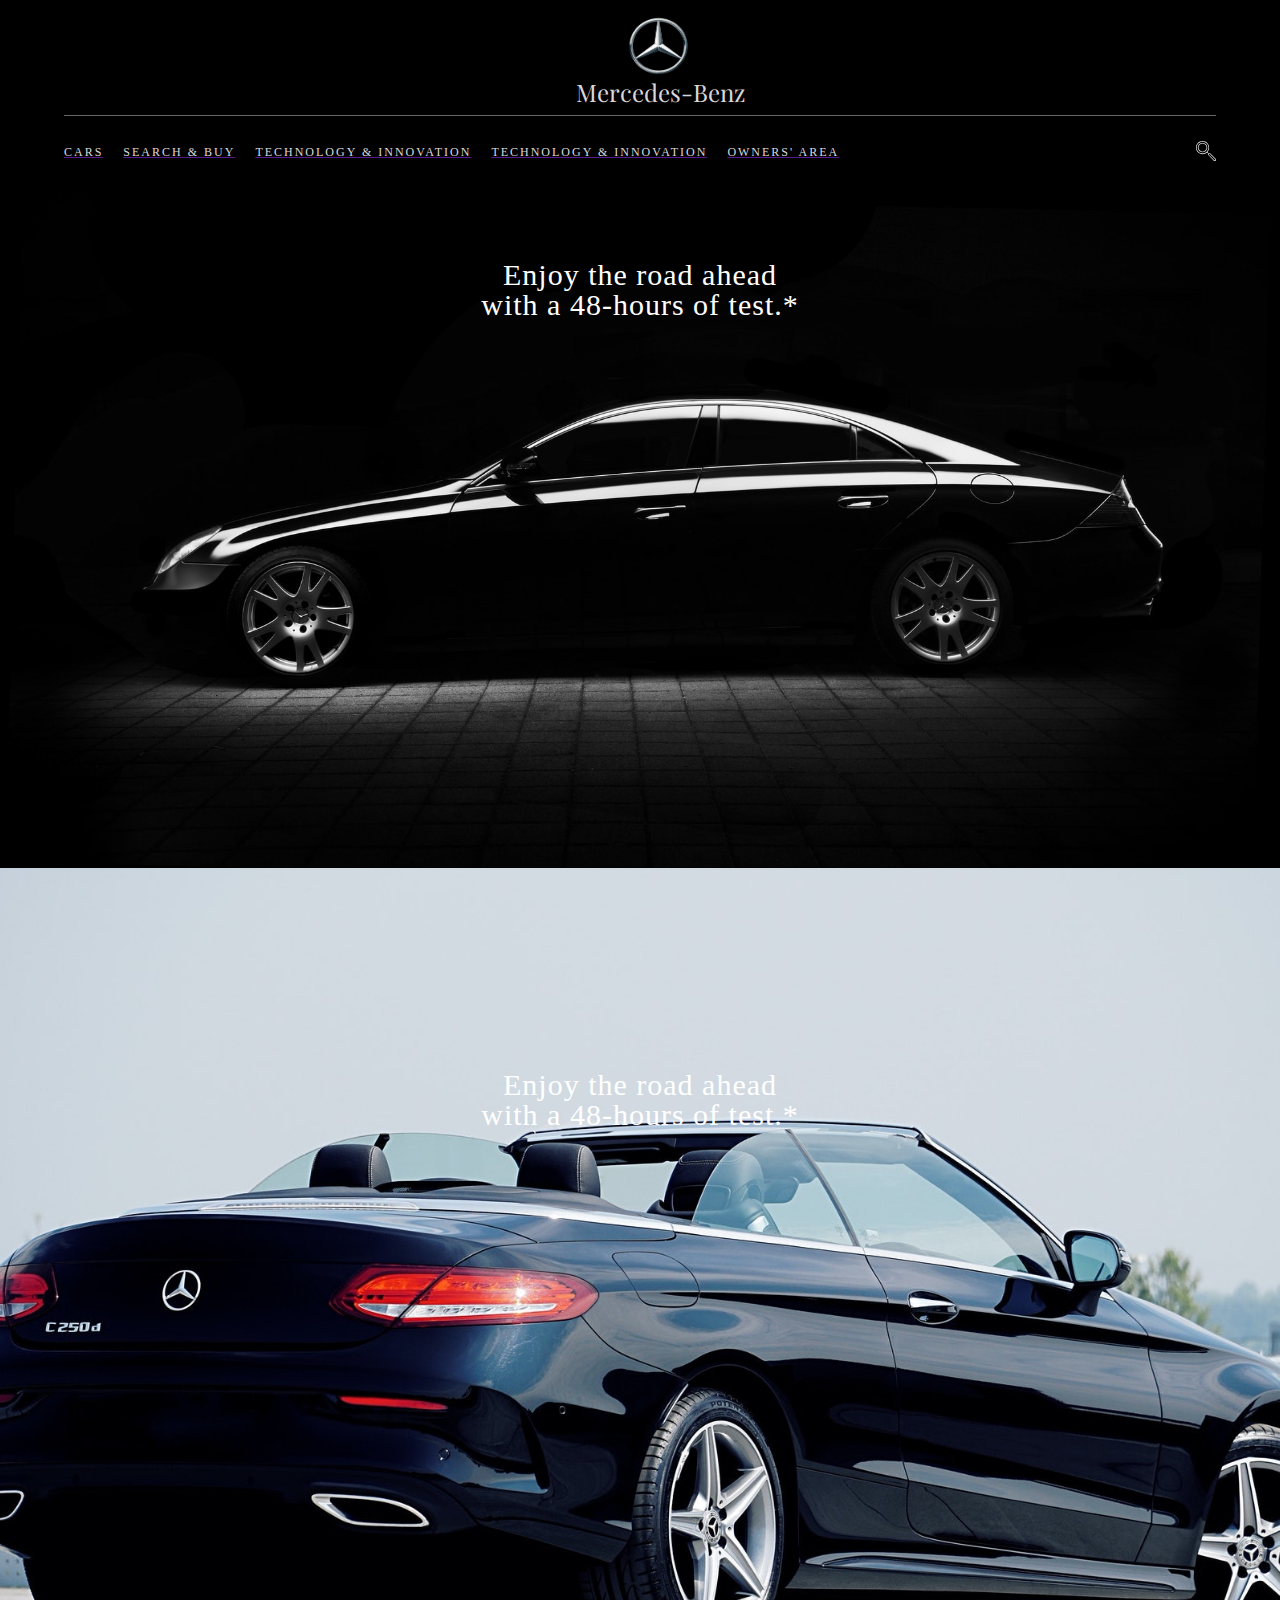
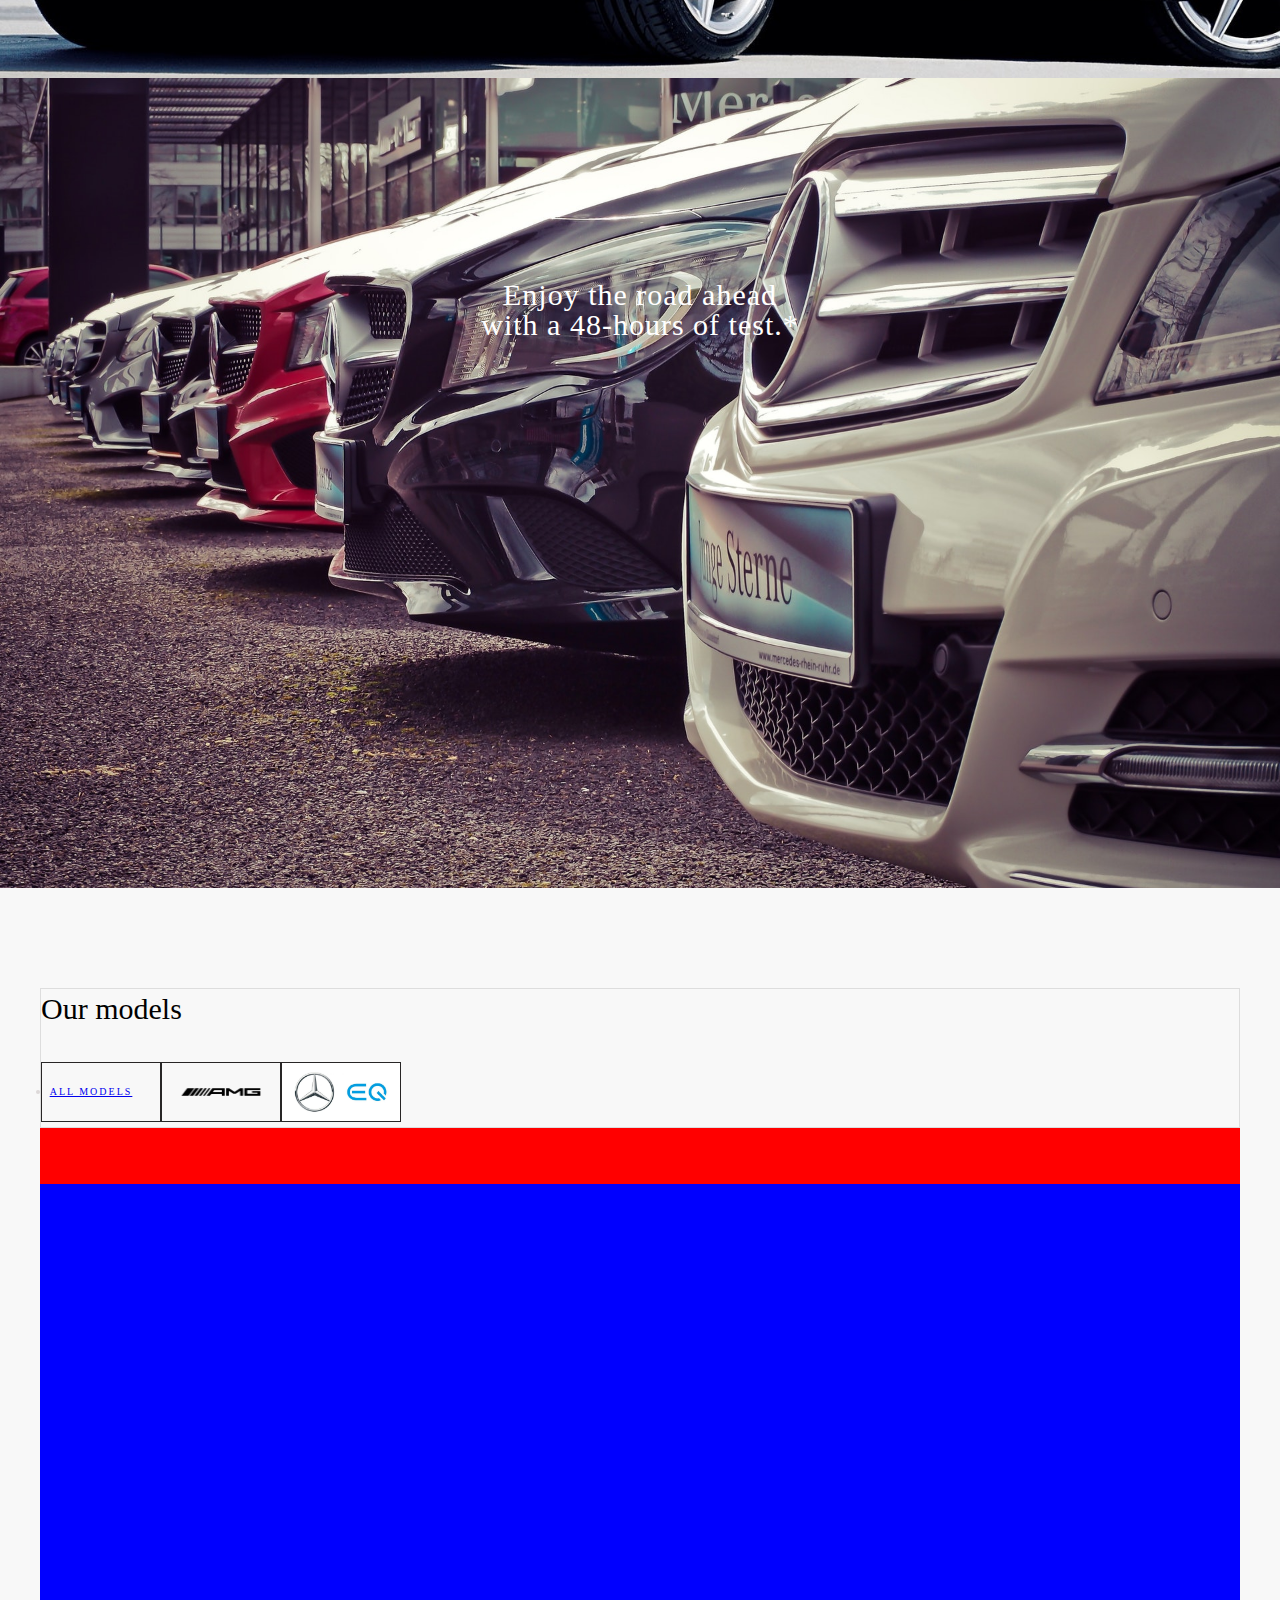
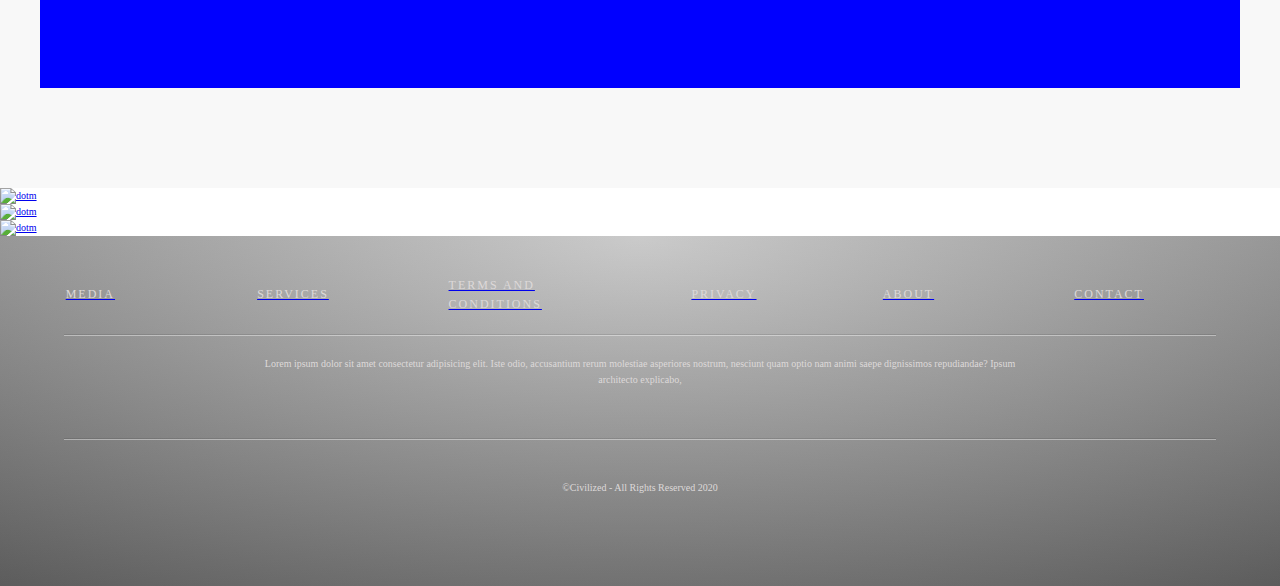
==== commit e5bf7ab2: "commit" ====
--- a/hero.html
+++ b/hero.html
@@ -89,37 +89,36 @@
           </div>
           <div class="container"></div>
         </div>
-   <div
+        <div
           class="carousel-item"
           data-interval="1000"
           style="background-image: url('/css/img/5.jpg');"
         >
-        <div class="container-title-sub">
-          <h1>
-            Enjoy the road ahead <br />
-            with a 48-hours of test.*
-          </h1>
-          <p></p>
-        </div>
-          <div class="container">
-          </div>
+          <div class="container-title-sub">
+            <h1>
+              Enjoy the road ahead <br />
+              with a 48-hours of test.*
+            </h1>
+            <p></p>
+          </div>
+          <div class="container"></div>
         </div>
         <div
           class="carousel-item"
           data-interval="500"
           style="background-image: url('/css/img/6.jpg');"
         >
-        <div class="container-title-sub">
-          <h1>
-            Enjoy the road ahead <br />
-            with a 48-hours of test.*
-          </h1>
-          <p></p>
-        </div>
+          <div class="container-title-sub">
+            <h1>
+              Enjoy the road ahead <br />
+              with a 48-hours of test.*
+            </h1>
+            <p></p>
+          </div>
           <div class="container">
             <p></p>
           </div>
-        </div> 
+        </div>
       </div>
       <!-- <a href="#myCarousel"
         class="carousel-control-prev"
@@ -141,18 +140,33 @@
     </header>
     <section class="models">
       <div class="models-content-top">
-
+        <div class="models-content-top-title">
+          <h2>Our models</h2>
+        </div>
+        <div class="models-content-top-models">
+          <span>
+            <li><a href="https://github.com/">All models</a></li>
+          </span>
+          <span class="amg">
+            <a href=""> </a>
+          </span>
+          <span class="power">
+            <a href=""> </a>
+          </span>
+          <!-- <ul>
+            <li><a href="#">All models</a></li>
+            <li><a href="#"> </a></li>
+            <li><a href="#">All models</a></li>
+             <li><a href="https://github.com/"> <img src="#" alt="power" class="img" /> </a></li>
+             <li><a href="https://github.com/"> <img src="#" alt="amg" /> </a></li>
+          </ul> -->
+        </div>
       </div>
+
       <div class="models-content-down">
-        <div class="models-content-down-left">
-
-        </div>
-        <div class="models-content-down-right">
-
-        </div>
-
+        <div class="models-content-down-left"></div>
+        <div class="models-content-down-right"></div>
       </div>
-
     </section>
     <div class="image-container">
       <a class="dotm" href="#">
@@ -184,8 +198,6 @@
         />
       </a>
     </div>
-  
-    
 
     <footer>
       <ul class="nav-footer">
--- a/css/hero.css
+++ b/css/hero.css
@@ -170,6 +170,23 @@
   width: 100%;
   height: 1px;
   background-color: #e0e0e0;
+}
+
+h2 {
+  font-family: Corporate A Pro Light, serif;
+  font-weight: 200;
+  font-style: normal;
+  font-size: 4.5rem;
+  color: #000000;
+  line-height: 1;
+  letter-spacing: 0px;
+  text-transform: initial;
+}
+
+@media (max-width: 1280px) {
+  h2 {
+    font-size: 3rem;
+  }
 }
 
 /****************************************************************/
@@ -349,7 +366,7 @@
 /*----------------SECTION MODELS-------------------*/
 .models {
   padding: 10rem 4rem;
-  background-color: #fff;
+  background-color: #f8f8f8;
   width: 100vw;
   max-width: 1680px;
   margin: 0 auto;
@@ -367,7 +384,72 @@
   -webkit-box-flex: 0;
       -ms-flex: 0 0 20%;
           flex: 0 0 20%;
-  background-color: red;
+  background-color: #f8f8f8;
+  display: -webkit-box;
+  display: -ms-flexbox;
+  display: flex;
+  -webkit-box-orient: vertical;
+  -webkit-box-direction: normal;
+      -ms-flex-direction: column;
+          flex-direction: column;
+  -webkit-box-pack: justify;
+      -ms-flex-pack: justify;
+          justify-content: space-between;
+  -webkit-box-align: start;
+      -ms-flex-align: start;
+          align-items: flex-start;
+  padding: 0.5rem 0rem;
+  border: 1px solid #ddd;
+}
+
+.models-content-top-title {
+  -webkit-box-flex: 1;
+      -ms-flex: 1;
+          flex: 1;
+}
+
+.models-content-top-models {
+  -webkit-box-flex: 1;
+      -ms-flex: 1;
+          flex: 1;
+  width: 100%;
+  display: -webkit-box;
+  display: -ms-flexbox;
+  display: flex;
+  -webkit-box-orient: horizontal;
+  -webkit-box-direction: normal;
+      -ms-flex-direction: row;
+          flex-direction: row;
+  -webkit-box-pack: start;
+      -ms-flex-pack: start;
+          justify-content: flex-start;
+  -webkit-box-align: end;
+      -ms-flex-align: end;
+          align-items: flex-end;
+}
+
+.models-content-top-models span {
+  display: -webkit-box;
+  display: -ms-flexbox;
+  display: flex;
+  -webkit-box-orient: horizontal;
+  -webkit-box-direction: normal;
+      -ms-flex-direction: row;
+          flex-direction: row;
+  -webkit-box-pack: center;
+      -ms-flex-pack: center;
+          justify-content: center;
+  -webkit-box-align: center;
+      -ms-flex-align: center;
+          align-items: center;
+  width: 12rem;
+  height: 6rem;
+  text-align: center;
+  border: 1px solid #282626;
+}
+
+.models-content-top-models span li a {
+  font-size: 1rem;
 }
 
 .models-content-down {
@@ -387,7 +469,8 @@
 }
 
 .models-content-down-left {
-  background-color: brown;
+  background-color: #f8f8f8;
+  background-color: red;
   -webkit-box-flex: 0;
       -ms-flex: 0 0 20%;
           flex: 0 0 20%;
@@ -423,6 +506,16 @@
         -ms-flex-direction: column;
             flex-direction: column;
   }
+}
+
+.amg {
+  background: url("/css/img/logo/amg-1.png") center/cover no-repeat;
+  padding: 1rem;
+}
+
+.power {
+  background: url("/css/img/logo/cropped-mercedes-eq-logo_brand-780x405.jpg") center/cover no-repeat;
+  padding: 1rem;
 }
 
 /****************************************************************/
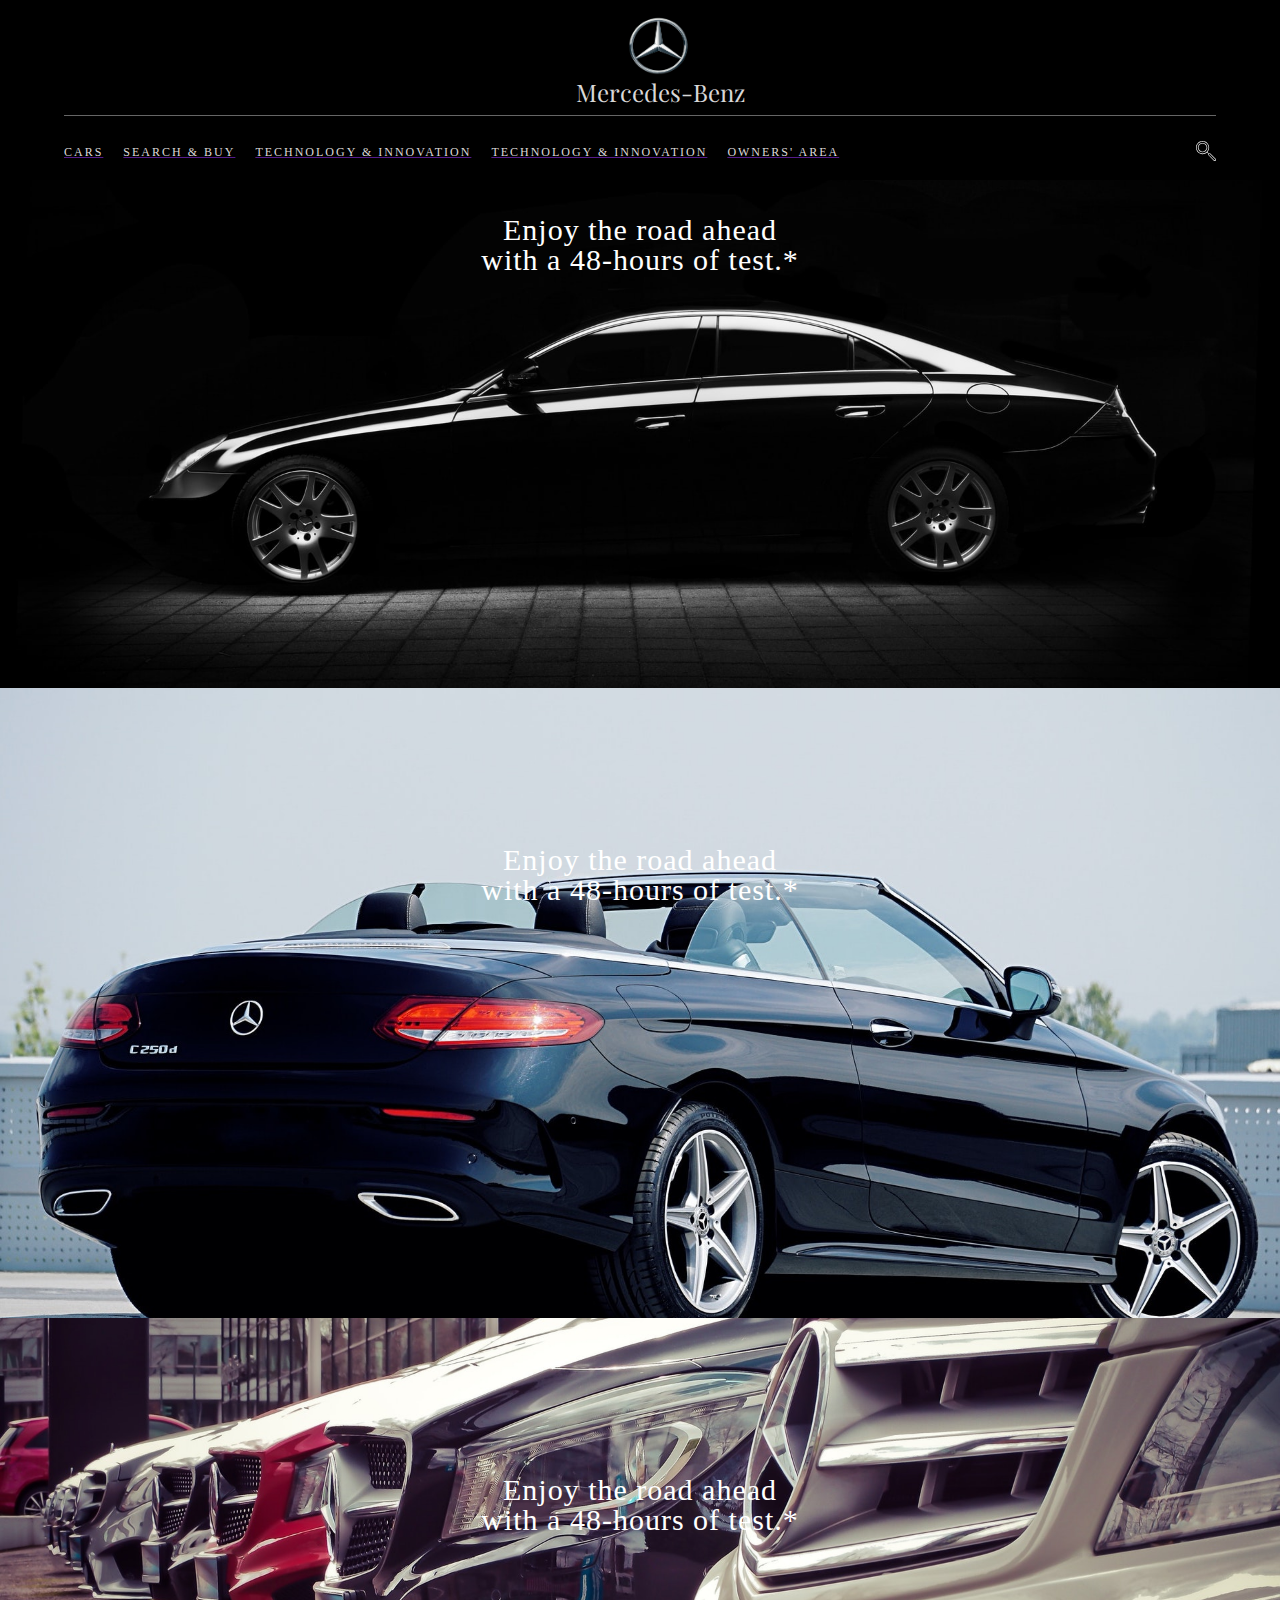
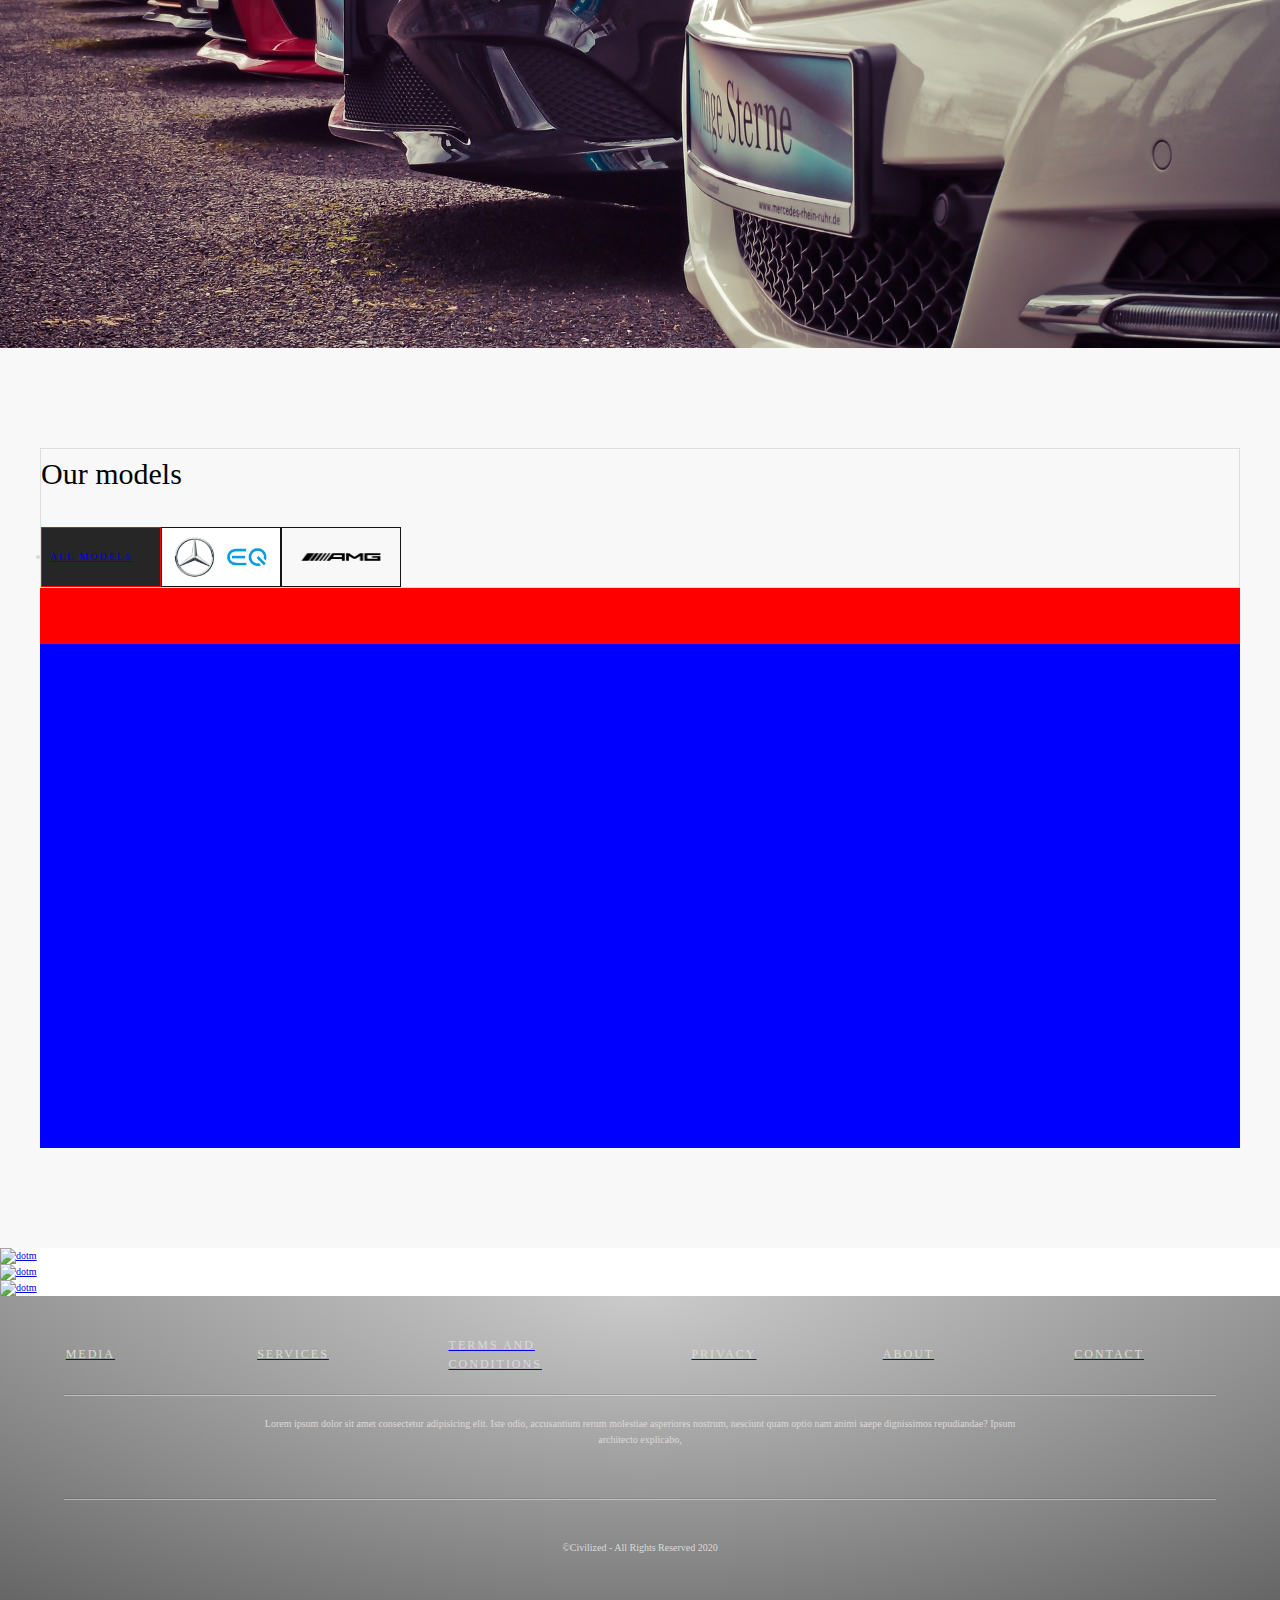
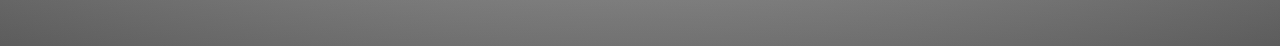
==== commit d74989ca: "commit" ====
--- a/hero.html
+++ b/hero.html
@@ -144,7 +144,7 @@
           <h2>Our models</h2>
         </div>
         <div class="models-content-top-models">
-          <span>
+          <span id="allModels">
             <li><a href="https://github.com/">All models</a></li>
           </span>
           <span class="amg">
--- a/css/hero.css
+++ b/css/hero.css
@@ -49,7 +49,7 @@
 }
 
 .carousel-item {
-  height: 90vh;
+  height: 70vh;
   width: 100vw;
   background-color: black;
   color: #fff;
@@ -176,7 +176,7 @@
   font-family: Corporate A Pro Light, serif;
   font-weight: 200;
   font-style: normal;
-  font-size: 4.5rem;
+  font-size: 4.8rem;
   color: #000000;
   line-height: 1;
   letter-spacing: 0px;
@@ -398,7 +398,7 @@
   -webkit-box-align: start;
       -ms-flex-align: start;
           align-items: flex-start;
-  padding: 0.5rem 0rem;
+  position: relative;
   border: 1px solid #ddd;
 }
 
@@ -406,6 +406,7 @@
   -webkit-box-flex: 1;
       -ms-flex: 1;
           flex: 1;
+  padding: 1rem 0rem;
 }
 
 .models-content-top-models {
@@ -426,6 +427,7 @@
   -webkit-box-align: end;
       -ms-flex-align: end;
           align-items: flex-end;
+  position: relative;
 }
 
 .models-content-top-models span {
@@ -445,11 +447,16 @@
   width: 12rem;
   height: 6rem;
   text-align: center;
-  border: 1px solid #282626;
+  border: 1px solid #151515;
+}
+
+.models-content-top-models span li {
+  background-color: rgba(0, 0, 0, 0);
 }
 
 .models-content-top-models span li a {
   font-size: 1rem;
+  background-color: rgba(0, 0, 0, 0);
 }
 
 .models-content-down {
@@ -508,14 +515,25 @@
   }
 }
 
-.amg {
+#allModels {
+  background-color: #262626;
+  border: 1px solid red;
+}
+
+.power {
   background: url("/css/img/logo/amg-1.png") center/cover no-repeat;
   padding: 1rem;
-}
-
-.power {
+  cursor: pointer;
+}
+
+.power:hover {
+  background-color: rgba(223, 218, 218, 0.803);
+}
+
+.amg {
   background: url("/css/img/logo/cropped-mercedes-eq-logo_brand-780x405.jpg") center/cover no-repeat;
   padding: 1rem;
+  cursor: pointer;
 }
 
 /****************************************************************/
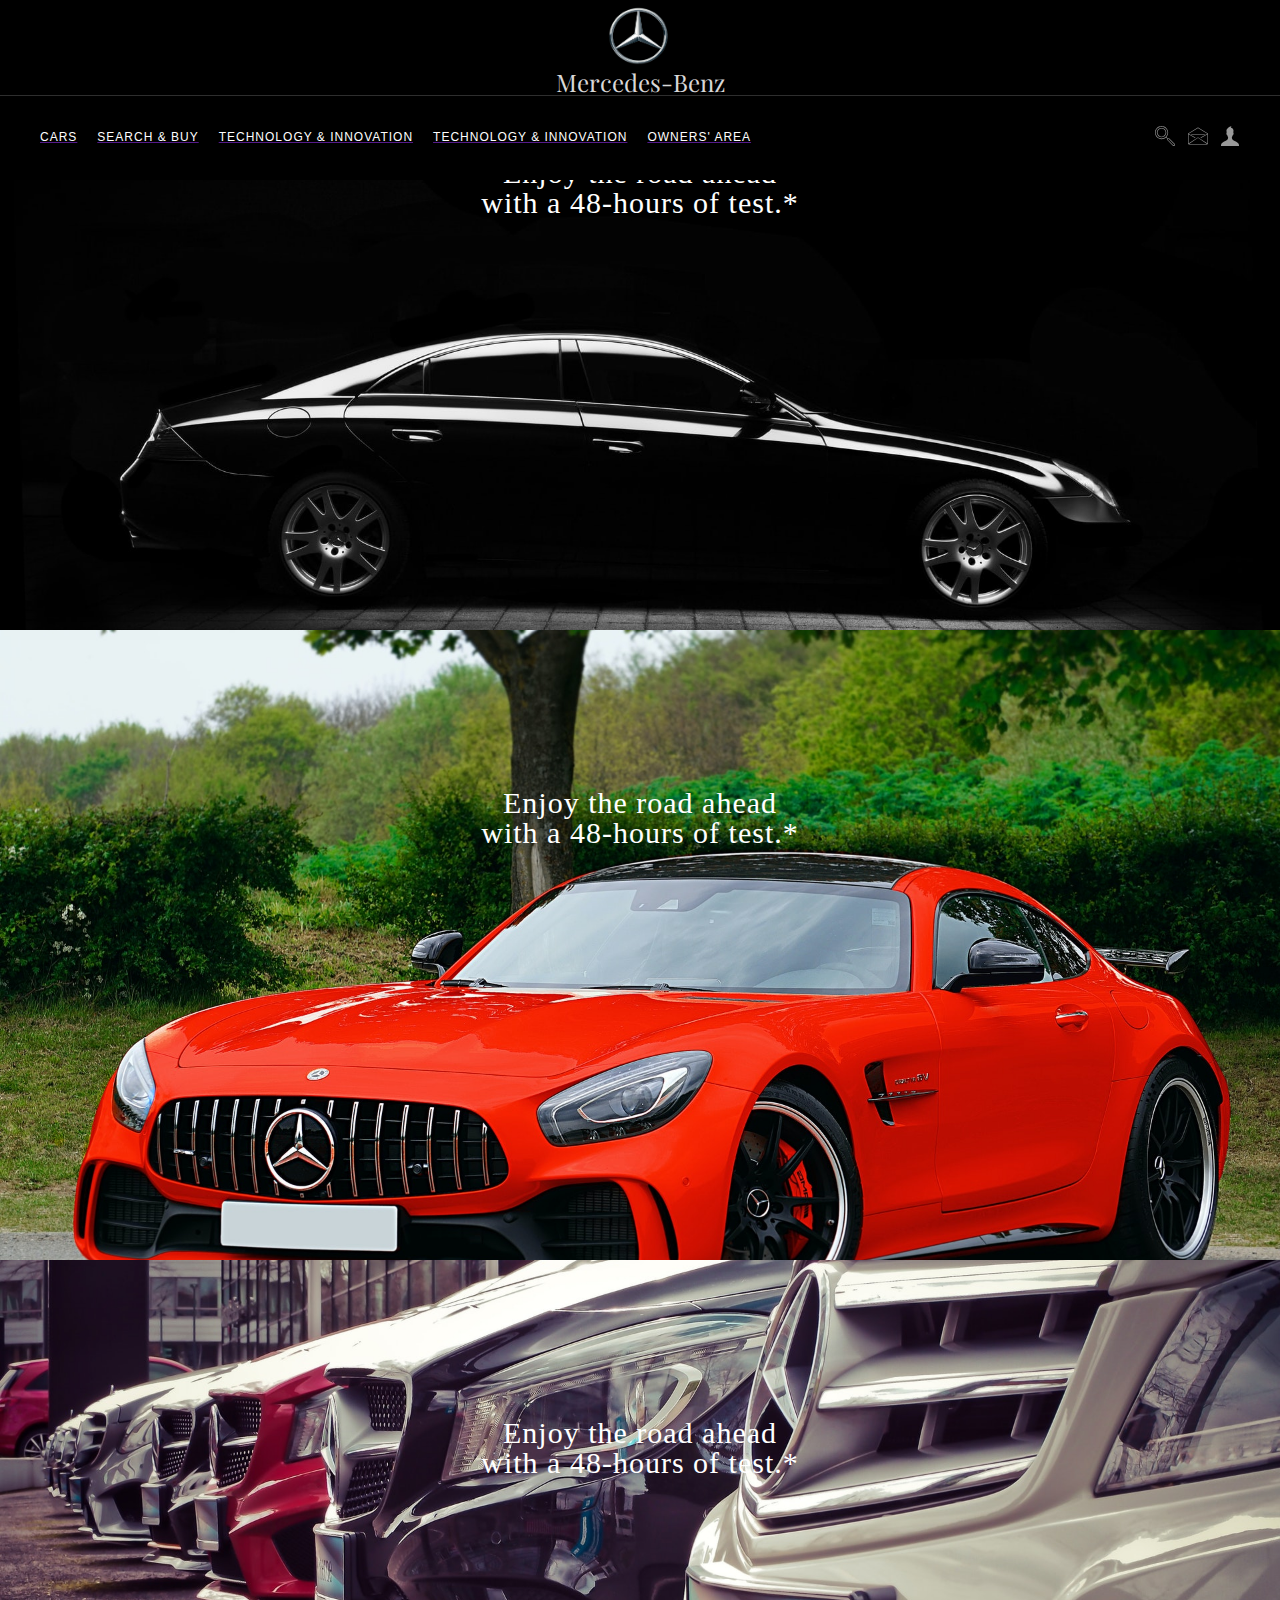
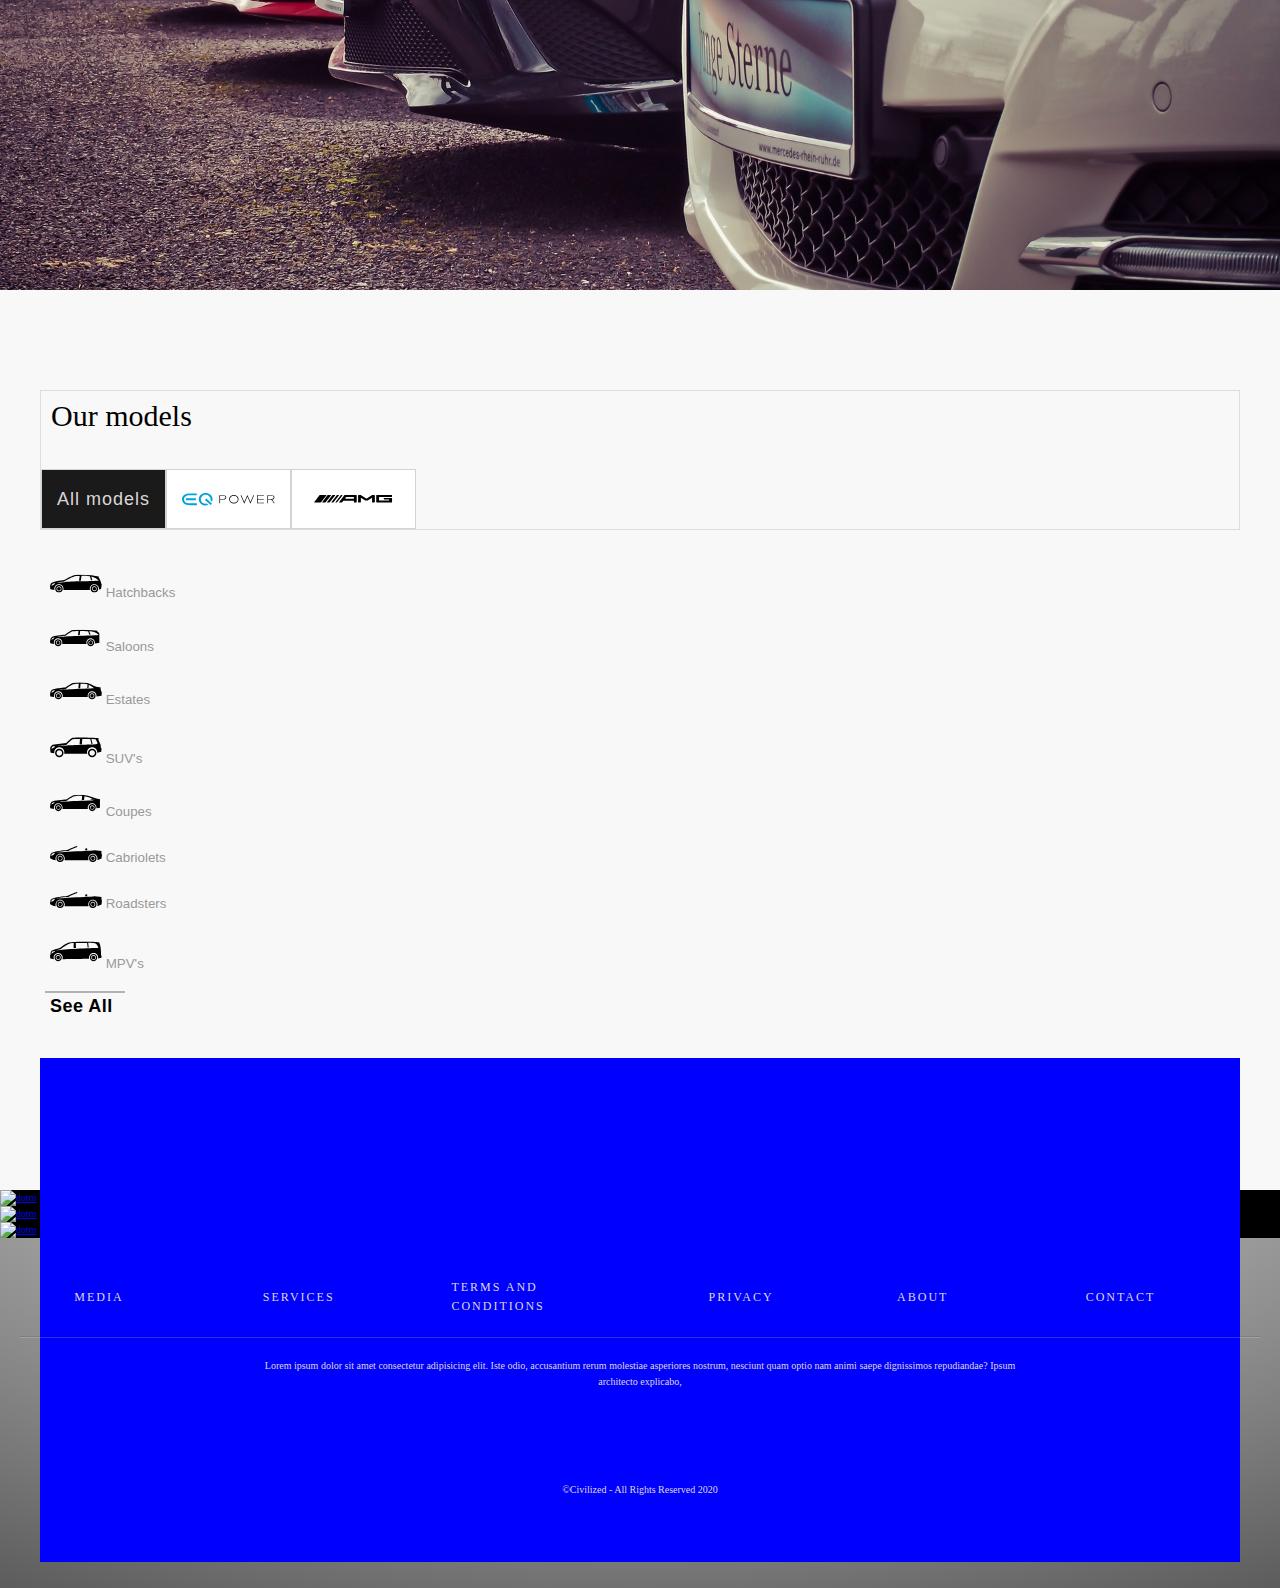
==== commit 9d3d2924: "commit" ====
--- a/hero.html
+++ b/hero.html
@@ -25,8 +25,7 @@
     <header
       id="myCarousel"
       class="carousel slide carousel-fade"
-      data-ride="carousel"
-    >
+      data-ride="carousel">
       <nav>
         <div class="logo-area">
           <!-- <img
@@ -44,26 +43,25 @@
         <hr />
         <div class="logo-sub">
           <ul class="nav-links">
-            <a href=""><li>Cars</li></a>
-            <a href=""><li>Search & Buy</li></a>
-            <a href=""><li>Technology & Innovation</li></a>
-            <a href=""><li>Technology & Innovation</li></a>
-            <a href=""><li>Owners' Area</li></a>
+            <a href=""><li class="nav-links-item-1">Cars</li></a>
+            <a href=""><li class="nav-links-item-1">Search & Buy</li></a>
+            <a href=""><li class="nav-links-item-1">Technology & Innovation</li></a>
+            <a href=""><li class="nav-links-item-1">Technology & Innovation</li></a>
+            <a href=""><li class="nav-links-item-1">Owners' Area</li></a>
           </ul>
           <div class="nav-icons">
             <svg class="icon-box-x">
               <use xlink:href="/css/img/sprite.svg#icon-magnifying-glass"></use>
             </svg>
-            <!-- <svg class="icon-box-x">
-            <use xlink:href="/css/img/sprite.svg#icon-user"></use>
-          </svg>
-          <svg class="icon-box-x">
-            <use xlink:href="/css/img/sprite.svg#icon-envelope"></use>
-          </svg>
-
-          <svg class="icon-box-x">
-            <use xlink:href="/css/img/sprite.svg#icon-cart1"></use>
-          </svg> -->
+            <svg class="icon-box-x">
+              <use xlink:href="/css/img/sprite.svg#icon-envelope"></use>
+            </svg>
+            <svg class="icon-box-x">
+              <use xlink:href="/css/img/sprite.svg#icon-user"></use>
+            </svg>
+              <!-- <svg class="icon-box-x">
+                <use xlink:href="/css/img/sprite.svg#icon-cart1"></use>
+              </svg> -->
           </div>
         </div>
       </nav>
@@ -78,7 +76,7 @@
         <div
           class="carousel-item active"
           data-interval="2000"
-          style="background-image: url('/css/img/bg1.jpg');"
+          style="background-image: url('/css/img/bg1 2.jpg');"
         >
           <div class="container-title-sub">
             <h1>
@@ -92,7 +90,7 @@
         <div
           class="carousel-item"
           data-interval="1000"
-          style="background-image: url('/css/img/5.jpg');"
+          style="background-image: url('/css/img/7.jpg');"
         >
           <div class="container-title-sub">
             <h1>
@@ -142,29 +140,153 @@
       <div class="models-content-top">
         <div class="models-content-top-title">
           <h2>Our models</h2>
-        </div>
+        </div> 
         <div class="models-content-top-models">
-          <span id="allModels">
-            <li><a href="https://github.com/">All models</a></li>
-          </span>
-          <span class="amg">
-            <a href=""> </a>
-          </span>
-          <span class="power">
-            <a href=""> </a>
-          </span>
-          <!-- <ul>
-            <li><a href="#">All models</a></li>
-            <li><a href="#"> </a></li>
-            <li><a href="#">All models</a></li>
-             <li><a href="https://github.com/"> <img src="#" alt="power" class="img" /> </a></li>
-             <li><a href="https://github.com/"> <img src="#" alt="amg" /> </a></li>
-          </ul> -->
+          <ul class="models-links">
+            <li id="bgClr" class="models-links-item">All models</li>
+            <li class="models-links-item">
+              <svg width="93" height="13" viewBox="0 0 93 13" fill="none" xmlns="http://www.w3.org/2000/svg">
+                <path fill-rule="evenodd" clip-rule="evenodd" d="M38.0774 2.7403V6.00723H41.2403C41.9819 6.00723 42.546 5.86425 42.9318 5.5783C43.3172 5.29276 43.5105 4.88911 43.5105 4.36817C43.5105 3.87003 43.3217 3.47342 42.9446 3.18001C42.5674 2.88659 42.0265 2.7403 41.3231 2.7403H38.0774ZM37.3909 2.21853H41.3486C42.2853 2.21853 43.0033 2.41 43.501 2.7921C43.9992 3.17462 44.248 3.69597 44.248 4.35615C44.248 5.02462 43.9969 5.55343 43.4946 5.94341C42.9923 6.3338 42.2558 6.52858 41.2849 6.52858H38.0774V10.3111H37.3909V2.21853V2.21853ZM81.9065 2.21895V2.73988H75.7022V5.97781H81.8037V6.50537H75.7022V9.79013H82.0034V10.3111H75.0498V2.21895H81.9065ZM65.3537 3.56252L62.3769 10.3923H62.1912L58.6162 2.21853H59.3213L62.2636 8.93226L65.2449 2.21853H65.4588L68.4256 8.93226L71.3746 2.21853H72.0794L68.4975 10.3923H68.3309L65.3537 3.56252V3.56252ZM86.0339 2.73988H89.6277C90.296 2.73988 90.8096 2.88659 91.1681 3.18001C91.5267 3.47342 91.7055 3.87003 91.7055 4.36817C91.7055 4.88911 91.5226 5.29276 91.1559 5.5783C90.7896 5.86425 90.2537 6.00682 89.5489 6.00682H86.0339V2.73988ZM90.791 7.51326C90.4816 7.05698 90.215 6.72543 89.9889 6.51366C90.7164 6.46434 91.2851 6.27537 91.6904 5.94341C92.1677 5.55343 92.4065 5.02421 92.4065 4.35615C92.4065 3.69555 92.17 3.1742 91.6968 2.7921C91.2232 2.40958 90.5417 2.21853 89.6522 2.21853H85.3815V10.3111H86.0339V6.52858H88.9147C89.0667 6.57251 89.1991 6.63177 89.3101 6.70513C89.5835 6.88913 89.9661 7.35163 90.4575 8.09346L91.9275 10.3111H92.7L90.791 7.51326V7.51326ZM51.8559 9.83613C52.9619 9.83613 53.895 9.49174 54.6566 8.80213C55.4173 8.11294 55.7981 7.26833 55.7981 6.26832C55.7981 5.26375 55.4173 4.41707 54.6566 3.72746C53.895 3.03827 52.9619 2.69388 51.8559 2.69388C50.7444 2.69388 49.804 3.03827 49.0342 3.72746C48.2653 4.41707 47.8804 5.26375 47.8804 6.26832C47.8804 7.26833 48.2653 8.11294 49.0342 8.80213C49.804 9.49174 50.7444 9.83613 51.8559 9.83613ZM51.83 2.11451C53.1443 2.11451 54.2581 2.51734 55.1716 3.32215C56.0852 4.1278 56.542 5.10958 56.542 6.26832C56.542 7.4225 56.0852 8.40262 55.1716 9.20786C54.2581 10.0127 53.1443 10.4151 51.83 10.4151C50.5197 10.4151 49.4105 10.0127 48.5006 9.20786C47.5911 8.40262 47.1361 7.4225 47.1361 6.26832C47.1361 5.10958 47.5911 4.1278 48.5006 3.32215C49.4105 2.51734 50.5197 2.11451 51.83 2.11451Z" fill="black"/>
+                <path fill-rule="evenodd" clip-rule="evenodd" d="M2.00592 6.26542C2.00592 5.14771 2.53777 4.18126 3.39082 3.40421C4.15834 2.70466 5.64834 2.21895 8.0155 2.21895H14.7589V0.391323H7.76072C5.29938 0.391323 3.14105 1.05979 1.97407 2.1228C0.671522 3.31014 0 4.51736 0 6.26542C0 8.01306 0.671522 9.22112 1.97407 10.408C3.14105 11.4706 5.29938 12.1391 7.76072 12.1391H14.9022V10.3115H8.0155C5.64834 10.3115 4.15834 9.82577 3.39082 9.12663C2.53777 8.34958 2.00592 7.38313 2.00592 6.26542V6.26542ZM3.86899 7.17923H13.899V5.35161H3.86899V7.17923ZM28.6079 12.0798L30.0265 10.7877L24.3522 5.61891L22.9341 6.9111L28.6079 12.0798ZM26.329 12.0342C23.8254 13.0003 20.8208 12.5548 18.7799 10.6952C16.0938 8.24887 16.0938 4.28197 18.7799 1.83477C21.466 -0.611591 25.8204 -0.611591 28.5065 1.83477C30.5479 3.69431 31.0374 6.43078 29.9764 8.71179L28.3895 7.26626C28.5764 6.5325 28.555 5.76747 28.3274 5.04332C28.0997 4.31918 27.6733 3.6598 27.0884 3.12737C25.1853 1.39424 22.1011 1.39424 20.1984 3.12737C18.2958 4.86051 18.2958 7.66991 20.1984 9.40305C20.7828 9.93602 21.5067 10.3246 22.3017 10.532C23.0967 10.7395 23.9366 10.759 24.7421 10.5887L26.329 12.0342V12.0342Z" fill="#00A3DA"/>
+                </svg>
+                
+                
+              </li >
+            <li class="models-links-item">
+              <svg width="79" height="8" viewBox="0 0 79 8" fill="none" xmlns="http://www.w3.org/2000/svg">
+                <path d="M78.048 3.413C78.0454 3.29534 77.9975 3.18323 77.9142 3.10011C77.8309 3.01699 77.7187 2.96929 77.601 2.967H70.248C70.1303 2.96929 70.0181 3.01699 69.9348 3.10011C69.8515 3.18323 69.8036 3.29534 69.801 3.413V4.052C69.801 4.291 70.009 4.514 70.248 4.514H74.874C75.177 4.514 75.161 4.658 75.161 5.009V5.089C75.161 5.439 75.177 5.519 74.874 5.519H65.478C65.3603 5.51644 65.2482 5.4685 65.1651 5.38519C65.082 5.30188 65.0343 5.18966 65.032 5.072V2.36C65.032 2.121 65.223 1.914 65.479 1.914H77.602C77.84 1.914 78.048 1.707 78.048 1.467V0.447C78.0457 0.329 77.9977 0.216492 77.9142 0.133131C77.8306 0.0497691 77.718 0.00204794 77.6 0L62.672 0C62.5542 0.00230353 62.4418 0.0501375 62.3585 0.133472C62.2751 0.216807 62.2273 0.32917 62.225 0.447V7.082C62.225 7.322 62.432 7.529 62.671 7.529H77.601C77.841 7.529 78.048 7.321 78.048 7.082V3.35V3.413ZM54.026 5.248C53.818 5.375 53.675 5.503 53.42 5.503H51.52C51.281 5.503 51.122 5.375 50.914 5.248L47.262 2.935C47.054 2.807 46.879 2.903 46.879 3.142V7.082C46.879 7.322 46.671 7.529 46.432 7.529H44.534C44.4162 7.5267 44.3038 7.47886 44.2205 7.39553C44.1371 7.31219 44.0893 7.19983 44.087 7.082V0.447C44.087 0.207 44.295 0 44.534 0H46.576C46.815 0 46.974 0.112 47.182 0.24L52.16 3.46C52.2517 3.52238 52.3601 3.55574 52.471 3.55574C52.5819 3.55574 52.6903 3.52238 52.782 3.46L57.758 0.24C57.966 0.113 58.109 0.001 58.364 0.001H60.406C60.646 0.001 60.853 0.208 60.853 0.448V7.083C60.853 7.323 60.645 7.53 60.406 7.53H58.508C58.3902 7.5277 58.2778 7.47986 58.1945 7.39653C58.1111 7.31319 58.0633 7.20083 58.061 7.083V3.158C58.061 2.919 57.886 2.823 57.679 2.951L54.026 5.248ZM32.556 1.914C32.428 1.914 32.316 2.01 32.236 2.121L31.056 3.637C30.976 3.748 31.025 3.844 31.152 3.844H39.638C39.909 3.844 39.925 3.748 39.925 3.477V2.425C39.925 2.058 39.941 1.93 39.638 1.93H32.556V1.914V1.914ZM27.61 7.53H25.154C24.962 7.53 24.882 7.354 24.978 7.195L30.306 0.305C30.434 0.143 30.61 0 30.8 0H42.237C42.54 0 42.732 0.255 42.732 0.558V7.082C42.732 7.322 42.524 7.529 42.285 7.529H40.372C40.2542 7.5267 40.1418 7.47886 40.0585 7.39553C39.9751 7.31219 39.9273 7.19983 39.925 7.082V6.142C39.925 5.87 39.893 5.774 39.638 5.774H29.621C29.429 5.774 29.301 5.902 29.174 6.061L29.142 6.093L28.377 7.083C28.185 7.321 27.914 7.529 27.675 7.529H27.611L27.61 7.53ZM22.587 7.529C22.826 7.529 23.097 7.337 23.288 7.082L28.408 0.447C28.6 0.207 28.505 0 28.266 0H27.246C27.054 0 26.878 0.128 26.751 0.303L21.423 7.193C21.343 7.353 21.423 7.529 21.599 7.529H22.588H22.587ZM19.013 7.529C19.253 7.529 19.523 7.337 19.715 7.082L24.835 0.447C25.027 0.207 24.931 0 24.692 0H23.24C23.05 0 22.874 0.128 22.746 0.303L17.418 7.193C17.338 7.353 17.418 7.529 17.594 7.529H19.014H19.013ZM13.175 7.529C12.984 7.529 12.905 7.353 13 7.194L18.328 0.304C18.455 0.144 18.631 0 18.822 0H20.944C21.183 0 21.279 0.207 21.087 0.447L15.951 7.082C15.76 7.322 15.488 7.529 15.249 7.529H13.175ZM8.31 7.529C8.119 7.529 8.04 7.353 8.135 7.194L13.447 0.304C13.574 0.144 13.75 0 13.941 0H16.796C17.036 0 17.131 0.207 16.94 0.447L11.82 7.082C11.628 7.322 11.357 7.529 11.118 7.529H8.31ZM0.319004 7.529C0.128004 7.529 0.0480043 7.353 0.144004 7.194L5.455 0.304C5.583 0.143 5.775 0 5.95 0H12.187C12.426 0 12.521 0.207 12.33 0.447L7.226 7.082C7.034 7.322 6.763 7.529 6.524 7.529H0.319004Z" fill="black"/>
+                </svg>
+            </li>
+          </ul>
         </div>
       </div>
+    </div>
 
       <div class="models-content-down">
-        <div class="models-content-down-left"></div>
+        <div class="models-content-down-left">
+          <ul class="car-list-icons">
+            <li class="car-list-icon-one">
+              <button class="btn-car">
+                <svg width="52" height="27" viewBox="0 0 78 27" fill="none" xmlns="http://www.w3.org/2000/svg">
+                  <g clip-path="url(#clip0)">
+                  <path d="M13.438 15.684C12.6943 15.6816 11.9575 15.8263 11.27 16.1098C10.5824 16.3933 9.95775 16.81 9.43189 17.3359C8.90602 17.8618 8.48934 18.4864 8.20584 19.174C7.92235 19.8615 7.77762 20.5983 7.78 21.342C7.77762 22.0857 7.92235 22.8225 8.20584 23.51C8.48934 24.1976 8.90602 24.8222 9.43189 25.3481C9.95775 25.874 10.5824 26.2907 11.27 26.5742C11.9575 26.8577 12.6943 27.0024 13.438 27C14.1817 27.0024 14.9185 26.8577 15.606 26.5742C16.2936 26.2907 16.9182 25.874 17.4441 25.3481C17.97 24.8222 18.3867 24.1976 18.6701 23.51C18.9536 22.8225 19.0984 22.0857 19.096 21.342C19.008 18.248 16.533 15.684 13.438 15.684V15.684ZM13.438 25.055C11.405 25.055 9.725 23.375 9.725 21.342C9.725 19.309 11.405 17.629 13.438 17.629C15.471 17.629 17.151 19.309 17.151 21.342C17.151 23.375 15.56 25.055 13.438 25.055V25.055Z" fill="black"/>
+                  <path d="M13.438 18.601C11.935 18.601 10.609 19.839 10.697 21.342C10.7007 22.0678 10.9906 22.7629 11.5039 23.2761C12.0171 23.7894 12.7122 24.0793 13.438 24.083C13.7986 24.0848 14.1561 24.0155 14.4899 23.8789C14.8236 23.7423 15.1271 23.5412 15.383 23.287C15.913 22.757 16.179 22.049 16.179 21.342C16.1753 20.6162 15.8854 19.9211 15.3721 19.4079C14.8589 18.8946 14.1638 18.6047 13.438 18.601V18.601ZM66.572 15.684C65.8283 15.6816 65.0915 15.8263 64.404 16.1098C63.7164 16.3933 63.0918 16.81 62.5659 17.3359C62.04 17.8618 61.6233 18.4864 61.3398 19.174C61.0563 19.8615 60.9116 20.5983 60.914 21.342C60.9116 22.0857 61.0563 22.8225 61.3398 23.51C61.6233 24.1976 62.04 24.8222 62.5659 25.3481C63.0918 25.874 63.7164 26.2907 64.404 26.5742C65.0915 26.8577 65.8283 27.0024 66.572 27C67.3157 27.0024 68.0525 26.8577 68.74 26.5742C69.4276 26.2907 70.0522 25.874 70.5781 25.3481C71.104 24.8222 71.5207 24.1976 71.8042 23.51C72.0877 22.8225 72.2324 22.0857 72.23 21.342C72.23 18.248 69.666 15.684 66.572 15.684V15.684ZM66.572 24.967C64.627 24.967 62.947 23.376 62.947 21.431C62.947 19.486 64.538 17.806 66.483 17.806C67.42 17.8086 68.3179 18.182 68.9804 18.8446C69.643 19.5071 70.0164 20.405 70.019 21.342C70.197 23.375 68.605 24.878 66.572 24.967Z" fill="black"/>
+                  <path d="M76.916 13.473C74.971 6.577 72.938 4.19 72.672 3.836L73.379 3.482L73.202 2.952C66.837 1.45 55.698 -0.23 40.934 0.301C32.889 0.566 22.722 7.639 22.103 7.904C20.688 8.523 6.366 9.849 1.503 12.943L0.177 16.391L0.442 17.54L0 17.982L0.53 22.049L6.719 23.375C6.53837 22.7126 6.44921 22.0286 6.454 21.342C6.454 17.54 9.548 14.446 13.35 14.446C17.152 14.446 20.246 17.54 20.246 21.342C20.246 22.049 20.158 22.757 19.981 23.375H59.942C59.7614 22.7126 59.6722 22.0286 59.677 21.342C59.6791 19.5137 60.4063 17.7609 61.6991 16.4681C62.9919 15.1753 64.7447 14.4481 66.573 14.446C70.198 14.446 73.204 17.275 73.469 20.811V22.668L76.563 21.695L77.8 14.8L76.916 13.473ZM5.305 15.772L2.122 16.921C2.122 16.921 2.829 14.711 4.244 13.827C5.04 13.385 7.957 12.766 7.957 12.766L5.305 15.772ZM61.975 9.583C61.887 9.583 45.708 10.202 45.177 10.202C43.939 10.202 30.236 10.467 21.307 11.44C16.621 11.882 10.167 12.236 10.167 12.236C10.167 12.236 15.206 10.998 21.307 10.468C25.285 8.081 33.419 3.395 39.431 2.334C40.669 2.157 44.559 2.069 44.559 2.069L43.498 9.319C44.117 9.319 45.973 9.231 46.239 9.231L47.3 1.981C52.428 1.981 56.052 2.069 59.766 2.6L61.623 8.7H63.568L61.888 3.13C66.132 4.014 70.552 6.666 73.116 9.319C73.026 9.23 63.655 9.672 61.975 9.583V9.583Z" fill="black"/>
+                  <path d="M66.572 18.69C65.069 18.778 63.92 19.928 63.92 21.342C63.92 22.756 65.069 23.994 66.572 23.994C67.987 23.994 69.224 22.756 69.224 21.342C69.224 19.928 67.987 18.69 66.572 18.69Z" fill="black"/>
+                  </g>
+                  <defs>
+                  <clipPath id="clip0">
+                  <rect width="77.8" height="27" fill="white"/>
+                  </clipPath>
+                  </defs>
+                  </svg>
+                Hatchbacks
+              </button>
+            </li>
+            <li class="car-list-icon-one">
+              <button class="btn-car">
+                <svg width="52" height="26" viewBox="0 0 82 26" fill="none" xmlns="http://www.w3.org/2000/svg">
+                  <g clip-path="url(#clip0)">
+                  <path d="M80.869 13.345L80.216 7.74801C80.216 7.74801 77.138 4.48301 74.152 2.24401L74.805 1.96401L74.618 1.49801C55.774 0.00500727 40.662 -0.647993 34.784 0.845007C33.851 1.12501 31.332 2.52401 23.403 7.74801C23.403 7.74801 9.69 8.58801 4.745 10.547L2.693 11.387L0.546999 14.465L0.733999 16.611L-0.012001 17.357C-0.012001 17.357 0.360999 21.368 0.360999 21.275L6.145 22.301H6.332C6.145 21.648 5.959 20.902 5.959 20.249C5.959 16.517 8.944 13.532 12.676 13.532C16.408 13.532 19.393 16.517 19.393 20.249C19.393 20.995 19.3 21.742 19.02 22.395H57.735C57.548 21.742 57.362 20.996 57.362 20.249C57.3583 19.3659 57.5295 18.4908 57.8658 17.6741C58.202 16.8575 58.6966 16.1156 59.3211 15.4911C59.9456 14.8666 60.6875 14.372 61.5041 14.0358C62.3208 13.6995 63.1959 13.5283 64.079 13.532C64.9621 13.5283 65.8372 13.6995 66.6539 14.0358C67.4705 14.372 68.2124 14.8666 68.8369 15.4911C69.4614 16.1156 69.956 16.8575 70.2922 17.6741C70.6285 18.4908 70.7997 19.3659 70.796 20.249C70.796 20.715 70.796 21.089 70.703 21.555H70.983L80.125 20.436L81.618 17.917L81.991 14.465C82.081 14.372 81.615 13.905 80.869 13.345V13.345ZM5.026 14.652L1.947 15.865C1.947 15.865 2.6 13.719 3.999 12.88C4.839 12.414 7.544 11.761 7.544 11.761L5.026 14.652ZM65.57 8.86801C48.405 9.24101 36.65 9.61401 24.896 10.547C21.164 10.827 12.769 11.293 11.463 11.573C12.303 11.293 16.687 10.08 24.43 9.61401C29.468 5.78901 34.132 2.89701 35.531 2.52401C36.93 2.15101 40.569 1.77801 44.86 1.77801L44.207 8.49501C45.14 8.49501 45.979 8.40201 46.912 8.40201L47.565 1.87201C50.55 1.68501 59.972 2.24501 59.972 2.24501L62.211 8.02901H64.077L61.838 2.43201C64.263 2.61901 67.622 2.99201 70.327 3.92501C74.245 5.32401 76.95 8.31001 76.95 8.31001C76.95 8.31001 73.312 8.68101 65.57 8.86801V8.86801Z" fill="black"/>
+                  <path d="M64.17 14.838C61.185 14.838 58.666 17.263 58.666 20.342C58.666 23.327 61.091 25.846 64.17 25.846C67.155 25.846 69.674 23.421 69.674 20.342C69.581 17.264 67.155 14.838 64.17 14.838ZM64.17 23.794C63.7164 23.7951 63.267 23.7065 62.8477 23.5334C62.4284 23.3603 62.0475 23.106 61.7267 22.7853C61.406 22.4645 61.1517 22.0836 60.9786 21.6643C60.8055 21.245 60.7169 20.7956 60.718 20.342C60.7169 19.8884 60.8055 19.439 60.9786 19.0197C61.1517 18.6004 61.406 18.2195 61.7267 17.8987C62.0475 17.578 62.4284 17.3237 62.8477 17.1506C63.267 16.9775 63.7164 16.8889 64.17 16.89C66.129 16.89 67.622 18.476 67.622 20.342C67.622 22.208 66.036 23.794 64.17 23.794Z" fill="black"/>
+                  <path d="M64.17 22.861C65.5612 22.861 66.689 21.7332 66.689 20.342C66.689 18.9508 65.5612 17.823 64.17 17.823C62.7788 17.823 61.651 18.9508 61.651 20.342C61.651 21.7332 62.7788 22.861 64.17 22.861Z" fill="black"/>
+                  <path d="M12.769 14.838C9.784 14.838 7.265 17.263 7.265 20.342C7.265 23.327 9.69 25.846 12.769 25.846C15.754 25.846 18.273 23.421 18.273 20.342C18.179 17.264 15.754 14.838 12.769 14.838ZM12.769 23.794C12.3154 23.7951 11.866 23.7065 11.4467 23.5334C11.0274 23.3603 10.6465 23.106 10.3257 22.7853C10.005 22.4645 9.75072 22.0836 9.57762 21.6643C9.40451 21.245 9.31594 20.7956 9.317 20.342C9.31594 19.8884 9.40451 19.439 9.57762 19.0197C9.75072 18.6004 10.005 18.2195 10.3257 17.8987C10.6465 17.578 11.0274 17.3237 11.4467 17.1506C11.866 16.9775 12.3154 16.8889 12.769 16.89C14.728 16.89 16.221 18.476 16.221 20.342C16.221 22.208 14.634 23.794 12.769 23.794Z" fill="black"/>
+                  <path d="M12.769 22.861C14.1602 22.861 15.288 21.7332 15.288 20.342C15.288 18.9508 14.1602 17.823 12.769 17.823C11.3778 17.823 10.25 18.9508 10.25 20.342C10.25 21.7332 11.3778 22.861 12.769 22.861Z" fill="black"/>
+                  </g>
+                  <defs>
+                  <clipPath id="clip0">
+                  <rect width="52" height="25.9" fill="white"/>
+                  </clipPath>
+                  </defs>
+                  </svg>
+                  
+                  
+                  
+                Saloons
+              </button>
+            </li>
+            <li class="car-list-icon-one">
+              <button class="btn-car">
+                <svg width="52" height="26" viewBox="0 0 78 26" fill="none" xmlns="http://www.w3.org/2000/svg">
+                  <g clip-path="url(#clip0)">
+                  <path d="M12.559 14.698C9.549 14.698 7.158 17.089 7.158 20.099C7.158 23.109 9.549 25.5 12.559 25.5C15.569 25.5 17.96 23.109 17.96 20.099C17.871 17.089 15.481 14.698 12.559 14.698V14.698ZM12.559 23.464C10.7 23.464 9.106 21.959 9.106 20.011C9.106 18.152 10.611 16.558 12.559 16.558C14.507 16.558 16.012 18.063 16.012 20.011C15.924 21.958 14.419 23.464 12.559 23.464V23.464Z" fill="black"/>
+                  <path d="M12.559 22.578C13.9281 22.578 15.038 21.4681 15.038 20.099C15.038 18.7299 13.9281 17.62 12.559 17.62C11.1899 17.62 10.08 18.7299 10.08 20.099C10.08 21.4681 11.1899 22.578 12.559 22.578Z" fill="black"/>
+                  <path d="M76.66 13.193L75.775 9.209L76.218 7.704L69.135 6.553C69.135 6.553 58.333 1.152 56.209 0.886997C49.215 0.00199741 40.361 -0.353003 34.163 0.975997C34.163 0.975997 31.241 2.038 23.007 7.793C23.007 7.793 9.549 8.678 4.591 10.538L2.555 11.335L0.43 14.345L0.607 16.47L-0.0130005 17.178C-0.0130005 17.178 0.43 21.074 0.341 21.074L6.007 22.048H6.184C6.00885 21.4134 5.91939 20.7583 5.918 20.1C5.918 16.47 8.928 13.46 12.558 13.46C16.188 13.46 19.198 16.47 19.198 20.1C19.198 20.808 19.109 21.428 18.932 22.048H56.738C56.557 21.4147 56.4674 20.7587 56.472 20.1C56.472 16.47 59.482 13.46 63.112 13.46C66.742 13.46 69.752 16.47 69.752 20.1C69.752 20.543 69.752 20.897 69.663 21.251H69.929L77.455 20.011L77.898 14.256C77.9 14.256 77.369 13.813 76.66 13.193ZM5.034 14.521L2.024 15.672C2.024 15.672 2.644 13.547 4.06 12.662C4.856 12.219 7.601 11.6 7.601 11.6L5.034 14.521V14.521ZM63.026 8.943C56.386 9.651 48.152 9.474 32.835 10.271C27.257 10.537 22.83 10.714 22.122 10.802C19.112 11.068 13.091 11.156 11.232 11.422C13.534 10.537 19.112 10.005 23.627 9.828C28.674 6.109 33.189 3.276 34.517 2.922C35.934 2.479 39.032 1.86 43.194 1.948L42.574 9.031C43.459 9.031 45.142 8.942 45.23 8.942L45.85 2.125C48.329 2.214 53.818 2.479 56.297 3.01L55.854 8.588C56.12 8.588 57.271 8.588 57.713 8.499L58.156 3.452C62.848 5.577 65.77 8.764 65.77 8.764C65.77 8.678 64.708 8.766 63.026 8.943Z" fill="black"/>
+                  <path d="M63.026 14.698C60.016 14.698 57.625 17.089 57.625 20.099C57.625 23.109 60.016 25.5 63.026 25.5C66.036 25.5 68.427 23.109 68.427 20.099C68.427 17.089 66.036 14.698 63.026 14.698V14.698ZM63.026 23.464C61.167 23.464 59.573 21.959 59.573 20.011C59.573 18.152 61.078 16.558 63.026 16.558C64.885 16.558 66.479 18.063 66.479 20.011C66.479 21.958 64.885 23.464 63.026 23.464V23.464Z" fill="black"/>
+                  <path d="M63.026 22.578C64.3951 22.578 65.505 21.4681 65.505 20.099C65.505 18.7299 64.3951 17.62 63.026 17.62C61.6569 17.62 60.547 18.7299 60.547 20.099C60.547 21.4681 61.6569 22.578 63.026 22.578Z" fill="black"/>
+                  </g>
+                  <defs>
+                  <clipPath id="clip0">
+                  <rect width="77.9" height="25.5" fill="white"/>
+                  </clipPath>
+                  </defs>
+                  </svg>
+                  
+                Estates
+              </button>
+            </li>
+            <li class="car-list-icon-one">
+              <button class="btn-car">
+                <svg width="52" height="31" viewBox="0 0 81 31" fill="none" xmlns="http://www.w3.org/2000/svg">
+                  <path d="M14.504 17.49C10.855 17.49 7.936 20.409 7.936 24.058C7.936 27.707 10.855 30.626 14.504 30.626C18.153 30.626 21.072 27.707 21.072 24.058C21.072 20.409 18.152 17.49 14.504 17.49V17.49ZM14.504 28.254C12.132 28.254 10.217 26.338 10.217 23.967C10.217 21.596 12.133 19.68 14.504 19.68C16.875 19.68 18.791 21.596 18.791 23.967C18.791 26.43 16.875 28.254 14.504 28.254V28.254Z" fill="black"/>
+                  <path d="M79.085 15.392L78.994 11.652L75.163 2.986L75.893 2.165L75.71 1.071C68.778 0.159003 35.757 -0.752997 33.568 0.980003C29.19 4.446 24.994 8.551 24.994 8.551L4.196 11.288L1.459 13.477L0 16.578L0.821 18.037L0.091 18.584L1.094 23.692L6.841 24.513C6.75 23.966 6.659 23.327 6.659 22.78C6.659 18.493 10.216 14.935 14.504 14.935C18.792 14.935 22.349 18.492 22.349 22.78C22.349 23.601 22.167 24.513 21.984 25.243H58.106C58.106 25.152 58.106 24.969 58.015 24.878C57.8286 24.2254 57.7364 23.5496 57.741 22.871C57.741 18.493 61.298 14.935 65.677 14.935C70.056 14.935 73.613 18.492 73.613 22.871V23.783L79.816 21.959L80.272 17.124L79.085 15.392V15.392ZM4.561 16.578L2.007 17.308L3.466 14.207L6.111 13.204L8.027 14.39L4.561 16.578V16.578ZM11.311 13.021C11.311 13.021 14.23 12.109 25.358 11.47C30.193 6.909 33.385 3.808 34.936 2.713C37.855 1.801 46.703 2.166 46.703 2.166L46.064 10.558C47.25 10.467 48.527 10.467 49.713 10.376L50.26 2.075H62.666L64.673 9.92H66.406L64.399 2.167L71.058 2.532L73.977 8.005L73.521 10.103C73.521 10.103 72.244 10.285 70.42 10.468C68.504 10.65 65.859 10.833 62.667 10.924C62.667 10.924 34.025 11.836 26.819 12.383C18.7 13.021 11.311 13.021 11.311 13.021V13.021Z" fill="black"/>
+                  <path d="M65.677 17.49C62.028 17.49 59.109 20.409 59.109 24.058C59.109 27.707 62.028 30.626 65.677 30.626C69.326 30.626 72.245 27.707 72.245 24.058C72.245 20.409 69.325 17.49 65.677 17.49V17.49ZM65.677 28.254C63.305 28.254 61.39 26.338 61.39 23.967C61.39 21.596 63.306 19.68 65.677 19.68C68.048 19.68 69.964 21.596 69.964 23.967C69.964 26.43 68.048 28.254 65.677 28.254Z" fill="black"/>
+                  </svg>
+                  
+                SUV's
+              </button>
+            </li>
+            <li class="car-list-icon-one">
+              <button class="btn-car">
+                <svg width="52" height="26" viewBox="0 0 81 26" fill="none" xmlns="http://www.w3.org/2000/svg">
+                  <g clip-path="url(#clip0)">
+                  <path d="M13.016 17.673C11.637 17.673 10.442 18.868 10.442 20.247C10.442 20.615 10.534 20.983 10.718 21.35C11.178 22.178 12.005 22.821 13.017 22.821C14.029 22.821 14.948 22.269 15.316 21.35C15.5 20.982 15.592 20.614 15.592 20.247C15.591 18.777 14.487 17.673 13.016 17.673V17.673ZM65.793 14.639C62.759 14.639 60.276 17.122 60.276 20.156C60.276 23.19 62.759 25.673 65.793 25.673C68.827 25.673 71.31 23.19 71.31 20.156C71.31 17.122 68.827 14.639 65.793 14.639ZM65.793 23.65C63.862 23.65 62.299 22.087 62.299 20.156C62.299 18.225 63.862 16.662 65.793 16.662C67.724 16.662 69.287 18.225 69.287 20.156C69.287 22.087 67.724 23.65 65.793 23.65Z" fill="black"/>
+                  <path d="M13.016 14.639C9.982 14.639 7.499 17.122 7.499 20.156C7.499 23.19 9.982 25.673 13.016 25.673C16.05 25.673 18.533 23.19 18.533 20.156C18.533 17.122 16.051 14.639 13.016 14.639V14.639ZM13.016 23.65C11.085 23.65 9.522 22.087 9.522 20.156C9.522 18.225 11.085 16.662 13.016 16.662C14.947 16.662 16.51 18.225 16.51 20.156C16.51 22.087 14.947 23.65 13.016 23.65V23.65Z" fill="black"/>
+                  <path d="M79.625 13.076L78.706 8.93799L79.166 7.37499L71.901 6.17999C59.581 0.203985 47.536 -1.26701 36.962 1.03099C36.962 1.03099 33.928 1.67499 25.469 7.46699C25.469 7.46699 9.746 8.38599 4.689 10.225L2.574 11.053L0.46 14.179L0.644 16.386L0 17.214C0 17.214 0.46 21.26 0.368 21.26L6.253 22.363H6.437C6.253 21.719 6.069 20.984 6.069 20.248C6.069 16.478 9.103 13.444 12.873 13.444C16.643 13.444 19.677 16.478 19.677 20.248C19.677 20.984 19.585 21.719 19.309 22.363H19.769L58.846 22.271L59.03 22.179C58.8481 21.52 58.7553 20.8396 58.754 20.156C58.7519 19.2619 58.9264 18.3762 59.2676 17.5497C59.6088 16.7233 60.1099 15.9724 60.7421 15.3401C61.3744 14.7079 62.1253 14.2068 62.9517 13.8656C63.7782 13.5244 64.6639 13.3499 65.558 13.352C66.4521 13.3499 67.3378 13.5244 68.1643 13.8656C68.9907 14.2068 69.7416 14.7079 70.3739 15.3401C71.0061 15.9724 71.5072 16.7233 71.8484 17.5497C72.1896 18.3762 72.3641 19.2619 72.362 20.156C72.362 20.616 72.362 20.984 72.27 21.351H72.546C73.833 21.075 80.269 20.064 80.269 20.064L80.913 14.179C80.912 14.179 80.36 13.72 79.625 13.076V13.076ZM5.057 14.271L1.931 15.466C1.931 15.466 2.575 13.259 4.046 12.432C4.874 11.972 7.632 11.329 7.632 11.329L5.057 14.271V14.271ZM67.212 8.57099C65.557 8.75499 63.166 8.93899 60.316 9.03099C44.409 9.49099 24.549 10.594 24.365 10.594C20.319 10.778 14.711 11.146 14.711 11.146C14.711 11.146 17.377 10.043 26.388 9.58299C30.893 5.81299 36.594 3.05499 36.594 3.05499C39.444 2.22699 43.582 1.85999 43.766 1.85999C45.789 1.67599 47.904 1.76799 50.11 1.95199L49.466 8.57199C50.753 8.47999 51.949 8.47999 53.052 8.47999L53.696 2.41199C58.385 3.14799 62.891 4.61899 65.833 6.36599C66.109 6.54999 62.523 7.74499 61.052 8.20499C66.109 7.92899 69.787 8.29699 69.787 8.29699C69.787 8.29699 68.867 8.38699 67.212 8.57099V8.57099Z" fill="black"/>
+                  <path d="M65.793 22.73C67.2146 22.73 68.367 21.5776 68.367 20.156C68.367 18.7344 67.2146 17.582 65.793 17.582C64.3714 17.582 63.219 18.7344 63.219 20.156C63.219 21.5776 64.3714 22.73 65.793 22.73Z" fill="black"/>
+                  </g>
+                  <defs>
+                  <clipPath id="clip0">
+                  <rect width="80.912" height="25.673" fill="white"/>
+                  </clipPath>
+                  </defs>
+                  </svg>
+                  
+                  
+                Coupes
+              </button>
+            </li>
+            <li class="car-list-icon-one">
+              <button class="btn-car">
+                <svg width="52" height="16" viewBox="0 0 52 16" fill="none" xmlns="http://www.w3.org/2000/svg">
+                  <path d="M11.918 12.205C11.918 13.154 11.147 13.984 10.139 13.984C9.66759 13.9827 9.21586 13.7948 8.88251 13.4615C8.54917 13.1281 8.36132 12.6764 8.36 12.205C8.36 11.256 9.131 10.426 10.139 10.426C11.028 10.486 11.918 11.257 11.918 12.205ZM13.934 12.205C13.9356 12.7038 13.8385 13.198 13.6484 13.6592C13.4582 14.1203 13.1787 14.5393 12.826 14.892C12.4733 15.2447 12.0543 15.5242 11.5932 15.7143C11.132 15.9045 10.6378 16.0016 10.139 16C9.64019 16.0016 9.14599 15.9045 8.68484 15.7143C8.2237 15.5242 7.80471 15.2447 7.452 14.892C7.09928 14.5393 6.8198 14.1203 6.62965 13.6592C6.43949 13.198 6.34242 12.7038 6.344 12.205C6.34242 11.7062 6.43949 11.212 6.62965 10.7508C6.8198 10.2897 7.09928 9.87071 7.452 9.51799C7.80471 9.16528 8.2237 8.8858 8.68484 8.69564C9.14599 8.50549 9.64019 8.40841 10.139 8.41C12.214 8.47 13.934 10.13 13.934 12.205ZM12.511 12.205C12.511 10.901 11.444 9.833 10.139 9.833C8.834 9.833 7.767 10.9 7.767 12.205C7.767 13.51 8.834 14.577 10.139 14.577C11.443 14.696 12.511 13.569 12.511 12.205ZM37.235 4.20099V2.65899L35.931 1.94699L34.804 4.25999C34.745 4.25999 37.235 4.20099 37.235 4.20099V4.20099ZM46.603 12.205C46.6046 12.7038 46.5075 13.198 46.3174 13.6592C46.1272 14.1203 45.8477 14.5393 45.495 14.892C45.1423 15.2447 44.7233 15.5242 44.2622 15.7143C43.801 15.9045 43.3068 16.0016 42.808 16C42.3092 16.0016 41.815 15.9045 41.3538 15.7143C40.8927 15.5242 40.4737 15.2447 40.121 14.892C39.7683 14.5393 39.4888 14.1203 39.2986 13.6592C39.1085 13.198 39.0114 12.7038 39.013 12.205C39.0114 11.7062 39.1085 11.212 39.2986 10.7508C39.4888 10.2897 39.7683 9.87071 40.121 9.51799C40.4737 9.16528 40.8927 8.8858 41.3538 8.69564C41.815 8.50549 42.3092 8.40841 42.808 8.41C44.943 8.47 46.603 10.13 46.603 12.205ZM45.239 12.205C45.2369 11.5766 44.9863 10.9744 44.5419 10.5301C44.0975 10.0857 43.4954 9.8351 42.867 9.833C41.563 9.833 40.495 10.9 40.495 12.205C40.495 13.51 41.562 14.577 42.867 14.577C44.172 14.696 45.239 13.569 45.239 12.205ZM42.868 10.427C41.919 10.427 41.089 11.198 41.089 12.206C41.089 13.155 41.86 13.985 42.868 13.985C43.817 13.985 44.647 13.214 44.647 12.206C44.587 11.257 43.816 10.427 42.868 10.427V10.427ZM51.999 8.64799L51.525 12.502L47.315 14.281C47.434 13.688 47.552 13.036 47.552 12.562C47.552 10.012 45.477 7.75899 42.927 7.75899C40.377 7.75899 38.302 9.775 38.302 12.324C38.302 12.798 38.361 13.569 38.539 14.043L38.302 14.28H14.586C14.6979 13.7336 14.7575 13.1777 14.764 12.62C14.764 9.833 12.689 7.69899 10.139 7.69899C7.589 7.69899 5.514 10.189 5.514 12.739C5.514 13.213 5.573 13.688 5.692 14.281H5.455L3.024 13.688L0.178 12.324L0 10.427L0.474 9.83399L0.356 8.233L1.898 6.75099L3.38 6.15799C6.997 4.79399 17.195 3.90499 17.195 3.90499C17.195 3.90499 24.132 0.762995 26.385 0.169995C26.444 0.110995 27.215 0.0509949 27.215 0.0509949V1.11799C24.843 1.76999 20.812 3.66799 18.321 5.09099C11.443 5.20899 6.819 6.33499 6.819 6.33499C6.819 6.33499 10.495 6.39399 14.408 5.97899C23.183 5.26699 38.718 5.02999 42.749 4.49699C43.461 4.37799 44.587 4.20099 44.587 4.20099L51.583 5.08999L51.346 6.21699L51.642 7.99599L51.999 8.64799V8.64799ZM5.218 6.80999C5.218 6.80999 3.202 7.28399 2.609 7.58099C1.601 8.17299 1.067 9.774 1.067 9.774L3.379 8.944L5.218 6.80999Z" fill="black"/>
+                  </svg>
+                Cabriolets
+              </button>
+            </li>
+            <li class="car-list-icon-one">
+              <button class="btn-car">
+                <svg width="52" height="16" viewBox="0 0 52 16" fill="none" xmlns="http://www.w3.org/2000/svg">
+                  <path d="M11.918 12.205C11.918 13.154 11.147 13.984 10.139 13.984C9.66759 13.9827 9.21586 13.7948 8.88251 13.4615C8.54917 13.1281 8.36132 12.6764 8.36 12.205C8.36 11.256 9.131 10.426 10.139 10.426C11.028 10.486 11.918 11.257 11.918 12.205ZM13.934 12.205C13.9356 12.7038 13.8385 13.198 13.6484 13.6592C13.4582 14.1203 13.1787 14.5393 12.826 14.892C12.4733 15.2447 12.0543 15.5242 11.5932 15.7143C11.132 15.9045 10.6378 16.0016 10.139 16C9.64019 16.0016 9.14599 15.9045 8.68484 15.7143C8.2237 15.5242 7.80471 15.2447 7.452 14.892C7.09928 14.5393 6.8198 14.1203 6.62965 13.6592C6.43949 13.198 6.34242 12.7038 6.344 12.205C6.34242 11.7062 6.43949 11.212 6.62965 10.7508C6.8198 10.2897 7.09928 9.87071 7.452 9.51799C7.80471 9.16528 8.2237 8.8858 8.68484 8.69564C9.14599 8.50549 9.64019 8.40841 10.139 8.41C12.214 8.47 13.934 10.13 13.934 12.205ZM12.511 12.205C12.511 10.901 11.444 9.833 10.139 9.833C8.834 9.833 7.767 10.9 7.767 12.205C7.767 13.51 8.834 14.577 10.139 14.577C11.443 14.696 12.511 13.569 12.511 12.205ZM37.235 4.20099V2.65899L35.931 1.94699L34.804 4.25999C34.745 4.25999 37.235 4.20099 37.235 4.20099V4.20099ZM46.603 12.205C46.6046 12.7038 46.5075 13.198 46.3174 13.6592C46.1272 14.1203 45.8477 14.5393 45.495 14.892C45.1423 15.2447 44.7233 15.5242 44.2622 15.7143C43.801 15.9045 43.3068 16.0016 42.808 16C42.3092 16.0016 41.815 15.9045 41.3538 15.7143C40.8927 15.5242 40.4737 15.2447 40.121 14.892C39.7683 14.5393 39.4888 14.1203 39.2986 13.6592C39.1085 13.198 39.0114 12.7038 39.013 12.205C39.0114 11.7062 39.1085 11.212 39.2986 10.7508C39.4888 10.2897 39.7683 9.87071 40.121 9.51799C40.4737 9.16528 40.8927 8.8858 41.3538 8.69564C41.815 8.50549 42.3092 8.40841 42.808 8.41C44.943 8.47 46.603 10.13 46.603 12.205ZM45.239 12.205C45.2369 11.5766 44.9863 10.9744 44.5419 10.5301C44.0975 10.0857 43.4954 9.8351 42.867 9.833C41.563 9.833 40.495 10.9 40.495 12.205C40.495 13.51 41.562 14.577 42.867 14.577C44.172 14.696 45.239 13.569 45.239 12.205ZM42.868 10.427C41.919 10.427 41.089 11.198 41.089 12.206C41.089 13.155 41.86 13.985 42.868 13.985C43.817 13.985 44.647 13.214 44.647 12.206C44.587 11.257 43.816 10.427 42.868 10.427V10.427ZM51.999 8.64799L51.525 12.502L47.315 14.281C47.434 13.688 47.552 13.036 47.552 12.562C47.552 10.012 45.477 7.75899 42.927 7.75899C40.377 7.75899 38.302 9.775 38.302 12.324C38.302 12.798 38.361 13.569 38.539 14.043L38.302 14.28H14.586C14.6979 13.7336 14.7575 13.1777 14.764 12.62C14.764 9.833 12.689 7.69899 10.139 7.69899C7.589 7.69899 5.514 10.189 5.514 12.739C5.514 13.213 5.573 13.688 5.692 14.281H5.455L3.024 13.688L0.178 12.324L0 10.427L0.474 9.83399L0.356 8.233L1.898 6.75099L3.38 6.15799C6.997 4.79399 17.195 3.90499 17.195 3.90499C17.195 3.90499 24.132 0.762995 26.385 0.169995C26.444 0.110995 27.215 0.0509949 27.215 0.0509949V1.11799C24.843 1.76999 20.812 3.66799 18.321 5.09099C11.443 5.20899 6.819 6.33499 6.819 6.33499C6.819 6.33499 10.495 6.39399 14.408 5.97899C23.183 5.26699 38.718 5.02999 42.749 4.49699C43.461 4.37799 44.587 4.20099 44.587 4.20099L51.583 5.08999L51.346 6.21699L51.642 7.99599L51.999 8.64799V8.64799ZM5.218 6.80999C5.218 6.80999 3.202 7.28399 2.609 7.58099C1.601 8.17299 1.067 9.774 1.067 9.774L3.379 8.944L5.218 6.80999Z" fill="black"/>
+                  </svg>
+                  
+                Roadsters
+              </button>
+            </li>
+            <li class="car-list-icon-one">
+              <button class="btn-car">
+                <svg width="52" height="33" viewBox="0 0 87 33" fill="none" xmlns="http://www.w3.org/2000/svg">
+                  <path d="M72.875 23.625C73.2707 23.625 73.6625 23.7029 74.028 23.8543C74.3936 24.0058 74.7257 24.2277 75.0055 24.5075C75.2853 24.7873 75.5072 25.1194 75.6586 25.485C75.8101 25.8505 75.888 26.2423 75.888 26.638C75.888 27.0337 75.8101 27.4255 75.6586 27.791C75.5072 28.1566 75.2853 28.4887 75.0055 28.7685C74.7257 29.0483 74.3936 29.2702 74.028 29.4216C73.6625 29.5731 73.2707 29.651 72.875 29.651C72.0759 29.651 71.3095 29.3336 70.7445 28.7685C70.1794 28.2035 69.862 27.4371 69.862 26.638C69.862 25.8389 70.1794 25.0725 70.7445 24.5075C71.3095 23.9424 72.0759 23.625 72.875 23.625V23.625ZM79.038 26.638C79.038 29.989 76.335 32.8 72.876 32.8C69.525 32.8 66.714 30.097 66.714 26.638C66.714 23.287 69.417 20.476 72.876 20.476C76.226 20.476 79.038 23.179 79.038 26.638ZM76.983 26.638C76.9833 26.0985 76.8772 25.5641 76.6708 25.0656C76.4645 24.5671 76.1619 24.1141 75.7804 23.7326C75.3989 23.3511 74.9459 23.0485 74.4474 22.8422C73.9488 22.6358 73.4145 22.5297 72.875 22.53C72.3355 22.5297 71.8012 22.6358 71.3026 22.8422C70.8041 23.0485 70.3511 23.3511 69.9696 23.7326C69.5881 24.1141 69.2855 24.5671 69.0792 25.0656C68.8728 25.5641 68.7667 26.0985 68.767 26.638C68.7667 27.1775 68.8728 27.7118 69.0792 28.2104C69.2855 28.7089 69.5881 29.1619 69.9696 29.5434C70.3511 29.9249 70.8041 30.2275 71.3026 30.4338C71.8012 30.6402 72.3355 30.7463 72.875 30.746C73.4145 30.7463 73.9488 30.6402 74.4474 30.4338C74.9459 30.2275 75.3989 29.9249 75.7804 29.5434C76.1619 29.1619 76.4645 28.7089 76.6708 28.2104C76.8772 27.7118 76.9833 27.1775 76.983 26.638ZM10.677 26.638C10.677 27.0337 10.7549 27.4255 10.9064 27.791C11.0578 28.1566 11.2797 28.4887 11.5595 28.7685C11.8393 29.0483 12.1714 29.2702 12.537 29.4216C12.9025 29.5731 13.2943 29.651 13.69 29.651C14.0857 29.651 14.4775 29.5731 14.843 29.4216C15.2086 29.2702 15.5407 29.0483 15.8205 28.7685C16.1003 28.4887 16.3222 28.1566 16.4736 27.791C16.6251 27.4255 16.703 27.0337 16.703 26.638C16.703 25.8389 16.3856 25.0725 15.8205 24.5075C15.2555 23.9424 14.4891 23.625 13.69 23.625C12.8909 23.625 12.1245 23.9424 11.5595 24.5075C10.9944 25.0725 10.677 25.8389 10.677 26.638V26.638ZM19.852 26.638C19.852 29.989 17.149 32.8 13.69 32.8C10.339 32.8 7.528 30.097 7.528 26.638C7.528 23.287 10.231 20.476 13.69 20.476C17.041 20.476 19.852 23.179 19.852 26.638ZM17.798 26.638C17.7983 26.0985 17.6922 25.5641 17.4858 25.0656C17.2795 24.5671 16.9769 24.1141 16.5954 23.7326C16.2139 23.3511 15.7609 23.0485 15.2624 22.8422C14.7639 22.6358 14.2295 22.5297 13.69 22.53C13.1505 22.5297 12.6161 22.6358 12.1176 22.8422C11.6191 23.0485 11.1661 23.3511 10.7846 23.7326C10.4031 24.1141 10.1005 24.5671 9.89417 25.0656C9.68781 25.5641 9.58174 26.0985 9.582 26.638C9.58174 27.1775 9.68781 27.7118 9.89417 28.2104C10.1005 28.7089 10.4031 29.1619 10.7846 29.5434C11.1661 29.9249 11.6191 30.2275 12.1176 30.4338C12.6161 30.6402 13.1505 30.7463 13.69 30.746C14.2295 30.7463 14.7639 30.6402 15.2624 30.4338C15.7609 30.2275 16.2139 29.9249 16.5954 29.5434C16.9769 29.1619 17.2795 28.7089 17.4858 28.2104C17.6922 27.7118 17.7983 27.1775 17.798 26.638V26.638ZM86.4 24.814L85.937 27.021L80.403 28.084C80.6217 26.9553 80.5827 25.7918 80.2889 24.6803C79.995 23.5689 79.454 22.5381 78.706 21.665C78.656 21.604 78.603 21.545 78.551 21.486L78.549 21.484C77.8423 20.6789 76.9723 20.0334 75.9969 19.5904C75.0215 19.1475 73.9629 18.9171 72.8916 18.9148C71.8204 18.9124 70.7608 19.1381 69.7835 19.5767C68.8061 20.0154 67.9333 20.657 67.223 21.459C65.9252 22.8708 65.2062 24.7193 65.209 26.637C65.209 27.352 65.309 28.044 65.492 28.701C62.814 28.723 27.771 29.373 20.847 29.379C21.2917 28.2177 21.4472 26.9656 21.3002 25.7308C21.1531 24.496 20.7078 23.3155 20.0028 22.2911C19.2977 21.2668 18.354 20.4293 17.2532 19.851C16.1523 19.2726 14.9272 18.9708 13.6837 18.9715C12.4401 18.9722 11.2154 19.2754 10.1152 19.855C9.01495 20.4345 8.07223 21.273 7.36832 22.2982C6.66442 23.3233 6.22047 24.5043 6.07477 25.7393C5.92907 26.9743 6.08599 28.2262 6.532 29.387L0.483 28.102L0 22.797L1.092 21.523L0.789 19.399C0.789 19.399 1.851 15.878 2.147 15.508C4.794 13.875 16.587 10.662 16.587 10.662C26.004 3.808 26.017 4.144 31.611 1.501C36.526 -0.380002 80.697 -0.380002 81.971 1.198C85.703 6.386 85.49 22.616 85.49 22.616L86.4 24.814ZM8.282 15.121L3.337 17.078L2.189 20.452L7.645 17.055L8.282 15.121ZM80.94 10.566C80.94 10.566 80.484 6.27 76.927 3.358C75.714 2.639 69.722 2.135 63.855 2.01L64.742 9.891L63.011 9.971L62.078 2.134C53.695 2.057 44.191 2.289 43.2 2.289L43.445 10.82C42.247 10.912 40.636 10.966 39.438 11.058L39.681 2.35C39.681 2.35 35.105 2.491 32.157 3.412C29.244 4.747 23.056 7.894 18.111 12.323C10.638 14.219 9.895 14.464 9.895 14.464C24.3 12.634 68.167 10.525 80.94 10.566Z" fill="black"/>
+                  </svg>
+                MPV's
+              </button>
+            </li>
+
+            <li>
+              <button class="btn-car-1">See All</button>
+            </li>
+          </ul>
+        </div>
         <div class="models-content-down-right"></div>
       </div>
     </section>
--- a/css/hero.css
+++ b/css/hero.css
@@ -30,7 +30,8 @@
 }
 
 body {
-  background-color: #fff;
+  background: #000;
+  background: linear-gradient(180deg, #000 0, #2e2e2e 300px, #000 1000px);
   line-height: 1.6;
   font-family: Corporate A Pro Light, serif;
   font-weight: 200;
@@ -42,6 +43,12 @@
 /******************************* Carousel-item  *********************************/
 header {
   position: relative;
+  width: 100vw;
+}
+
+.carousel {
+  max-width: 1695px;
+  margin: 0 auto;
 }
 
 .carousel-indicators li {
@@ -50,7 +57,7 @@
 
 .carousel-item {
   height: 70vh;
-  width: 100vw;
+  width: 100%;
   background-color: black;
   color: #fff;
   position: relative;
@@ -91,7 +98,6 @@
   -webkit-box-direction: normal;
       -ms-flex-direction: column;
           flex-direction: column;
-  width: 100vw;
   text-align: center;
   font-family: Corporate A Pro Light, serif;
   font-weight: 200;
@@ -137,19 +143,6 @@
 /*----------------------------------------*/
 /*REUSABLE COMPONENTS*/
 /*----------------------------------------*/
-.row {
-  max-width: 144rem;
-  margin: 0 auto;
-}
-
-section {
-  padding: 80px 0px;
-}
-
-.box {
-  padding: 1%;
-}
-
 /*----------------------------------------*/
 /*---------PARAGRAPHS------------------------*/
 /*----------------------------------------*/
@@ -368,16 +361,16 @@
   padding: 10rem 4rem;
   background-color: #f8f8f8;
   width: 100vw;
-  max-width: 1680px;
+  max-width: 1695px;
   margin: 0 auto;
   height: 100vh;
-  display: -webkit-box;
-  display: -ms-flexbox;
-  display: flex;
   -webkit-box-orient: vertical;
   -webkit-box-direction: normal;
       -ms-flex-direction: column;
           flex-direction: column;
+  display: -webkit-box;
+  display: -ms-flexbox;
+  display: flex;
 }
 
 .models-content-top {
@@ -398,7 +391,6 @@
   -webkit-box-align: start;
       -ms-flex-align: start;
           align-items: flex-start;
-  position: relative;
   border: 1px solid #ddd;
 }
 
@@ -406,14 +398,16 @@
   -webkit-box-flex: 1;
       -ms-flex: 1;
           flex: 1;
-  padding: 1rem 0rem;
-}
-
-.models-content-top-models {
-  -webkit-box-flex: 1;
-      -ms-flex: 1;
-          flex: 1;
-  width: 100%;
+  padding: 1rem;
+  width: 100%;
+}
+
+.models-content-down {
+  -webkit-box-flex: 0;
+      -ms-flex: 0 0 80%;
+          flex: 0 0 80%;
+  width: 100%;
+  height: 100%;
   display: -webkit-box;
   display: -ms-flexbox;
   display: flex;
@@ -421,16 +415,117 @@
   -webkit-box-direction: normal;
       -ms-flex-direction: row;
           flex-direction: row;
+}
+
+.models-content-down-left {
+  background-color: #f8f8f8;
+  -webkit-box-flex: 0;
+      -ms-flex: 0 0 20%;
+          flex: 0 0 20%;
+  padding: 4rem 1rem;
+  width: 100%;
+  height: 100%;
+}
+
+@media (max-width: 1280px) {
+  .models-content-down-left {
+    -webkit-box-flex: 0;
+        -ms-flex: 0 0 10%;
+            flex: 0 0 10%;
+  }
+}
+
+.models-content-down-right {
+  background-color: blue;
+  -webkit-box-flex: 0;
+      -ms-flex: 0 0 80%;
+          flex: 0 0 80%;
+}
+
+@media (max-width: 1280px) {
+  .models-content-down-right {
+    -webkit-box-flex: 0;
+        -ms-flex: 0 0 90%;
+            flex: 0 0 90%;
+  }
+}
+
+@media (max-width: 1280px) {
+  .models-content-down {
+    -webkit-box-orient: vertical;
+    -webkit-box-direction: normal;
+        -ms-flex-direction: column;
+            flex-direction: column;
+  }
+}
+
+.car-list-icons {
+  width: 100%;
+  height: 100%;
+  display: -webkit-box;
+  display: -ms-flexbox;
+  display: flex;
+  -webkit-box-orient: vertical;
+  -webkit-box-direction: normal;
+      -ms-flex-direction: column;
+          flex-direction: column;
   -webkit-box-pack: start;
       -ms-flex-pack: start;
           justify-content: flex-start;
-  -webkit-box-align: end;
-      -ms-flex-align: end;
-          align-items: flex-end;
+  -webkit-box-align: start;
+      -ms-flex-align: start;
+          align-items: flex-start;
+}
+
+.car-list-icon-one {
+  font-size: 1.6rem;
+  font-weight: 400;
+  letter-spacing: 1px;
+  font-family: Arial, Helvetica, sans-serif;
+  text-transform: initial;
+  color: #b5b2b2;
+  list-style: none;
+  text-decoration: none;
+  margin-bottom: 2rem;
+}
+
+button {
+  margin: 0;
+  padding: 0;
+  border: 0;
+  -webkit-appearance: button;
+     -moz-appearance: button;
+          appearance: button;
+  background-color: transparent;
+  color: #999999;
+}
+
+.btn-car-1 {
+  margin: 0;
+  padding: 0;
+  border: 0;
+  -webkit-appearance: button;
+     -moz-appearance: button;
+          appearance: button;
+  background-color: transparent;
+  color: #000000;
+  font-weight: bold;
+  font-size: 1.8rem;
+  font-family: Arial, Helvetica, sans-serif;
+  letter-spacing: 0.5px;
   position: relative;
 }
 
-.models-content-top-models span {
+.btn-car-1::before {
+  position: absolute;
+  content: "";
+  border: 1px solid #b5b2b2;
+  width: 8rem;
+  top: -25%;
+  right: -20%;
+}
+
+.models-links {
   display: -webkit-box;
   display: -ms-flexbox;
   display: flex;
@@ -444,96 +539,70 @@
   -webkit-box-align: center;
       -ms-flex-align: center;
           align-items: center;
-  width: 12rem;
+  min-width: 40rem;
+  width: 100%;
   height: 6rem;
   text-align: center;
-  border: 1px solid #151515;
-}
-
-.models-content-top-models span li {
-  background-color: rgba(0, 0, 0, 0);
-}
-
-.models-content-top-models span li a {
-  font-size: 1rem;
-  background-color: rgba(0, 0, 0, 0);
-}
-
-.models-content-down {
-  -webkit-box-flex: 0;
-      -ms-flex: 0 0 80%;
-          flex: 0 0 80%;
+}
+
+.models-links-item {
+  font-family: Arial, Helvetica, sans-serif;
+  font-weight: 400;
+  font-size: 1.8rem;
+  width: 12.5rem;
+  height: 6rem;
+  list-style: none;
+  -webkit-box-align: center;
+      -ms-flex-align: center;
+          align-items: center;
+  display: -webkit-box;
+  display: -ms-flexbox;
+  display: flex;
+  -webkit-box-pack: center;
+      -ms-flex-pack: center;
+          justify-content: center;
+  align-items: center;
+  border: 1px solid #d5d2d2;
+  background-color: white;
+}
+
+.models-links-item:hover {
+  background-color: #b6b5b5;
+  cursor: pointer;
+}
+
+#bgClr {
+  background-color: #1a1a1a;
+  cursor: default;
+}
+
+.models-content-top-models .models-links {
+  -webkit-box-flex: 1;
+      -ms-flex: 1;
+          flex: 1;
   width: 100%;
   height: 100%;
-  background-color: yellowgreen;
-  display: -webkit-box;
-  display: -ms-flexbox;
-  display: flex;
-  -webkit-box-orient: horizontal;
-  -webkit-box-direction: normal;
-      -ms-flex-direction: row;
-          flex-direction: row;
-}
-
-.models-content-down-left {
-  background-color: #f8f8f8;
-  background-color: red;
-  -webkit-box-flex: 0;
-      -ms-flex: 0 0 20%;
-          flex: 0 0 20%;
-}
-
-@media (max-width: 1280px) {
-  .models-content-down-left {
-    -webkit-box-flex: 0;
-        -ms-flex: 0 0 10%;
-            flex: 0 0 10%;
-  }
-}
-
-.models-content-down-right {
-  background-color: blue;
-  -webkit-box-flex: 0;
-      -ms-flex: 0 0 80%;
-          flex: 0 0 80%;
-}
-
-@media (max-width: 1280px) {
-  .models-content-down-right {
-    -webkit-box-flex: 0;
-        -ms-flex: 0 0 90%;
-            flex: 0 0 90%;
-  }
-}
-
-@media (max-width: 1280px) {
-  .models-content-down {
-    -webkit-box-orient: vertical;
-    -webkit-box-direction: normal;
-        -ms-flex-direction: column;
-            flex-direction: column;
-  }
-}
-
-#allModels {
-  background-color: #262626;
-  border: 1px solid red;
-}
-
-.power {
-  background: url("/css/img/logo/amg-1.png") center/cover no-repeat;
-  padding: 1rem;
-  cursor: pointer;
-}
-
-.power:hover {
-  background-color: rgba(223, 218, 218, 0.803);
-}
-
-.amg {
-  background: url("/css/img/logo/cropped-mercedes-eq-logo_brand-780x405.jpg") center/cover no-repeat;
-  padding: 1rem;
-  cursor: pointer;
+  display: -webkit-box;
+  display: -ms-flexbox;
+  display: flex;
+  -webkit-box-pack: start;
+      -ms-flex-pack: start;
+          justify-content: flex-start;
+  -webkit-box-align: end;
+      -ms-flex-align: end;
+          align-items: flex-end;
+}
+
+li {
+  font-size: 1.2rem;
+  font-weight: 500;
+  letter-spacing: 1px;
+  font-family: normal;
+  text-transform: initial;
+  color: #dcd7d7;
+  list-style: none;
+  text-decoration: none;
+  cursor: inherit;
 }
 
 /****************************************************************/
